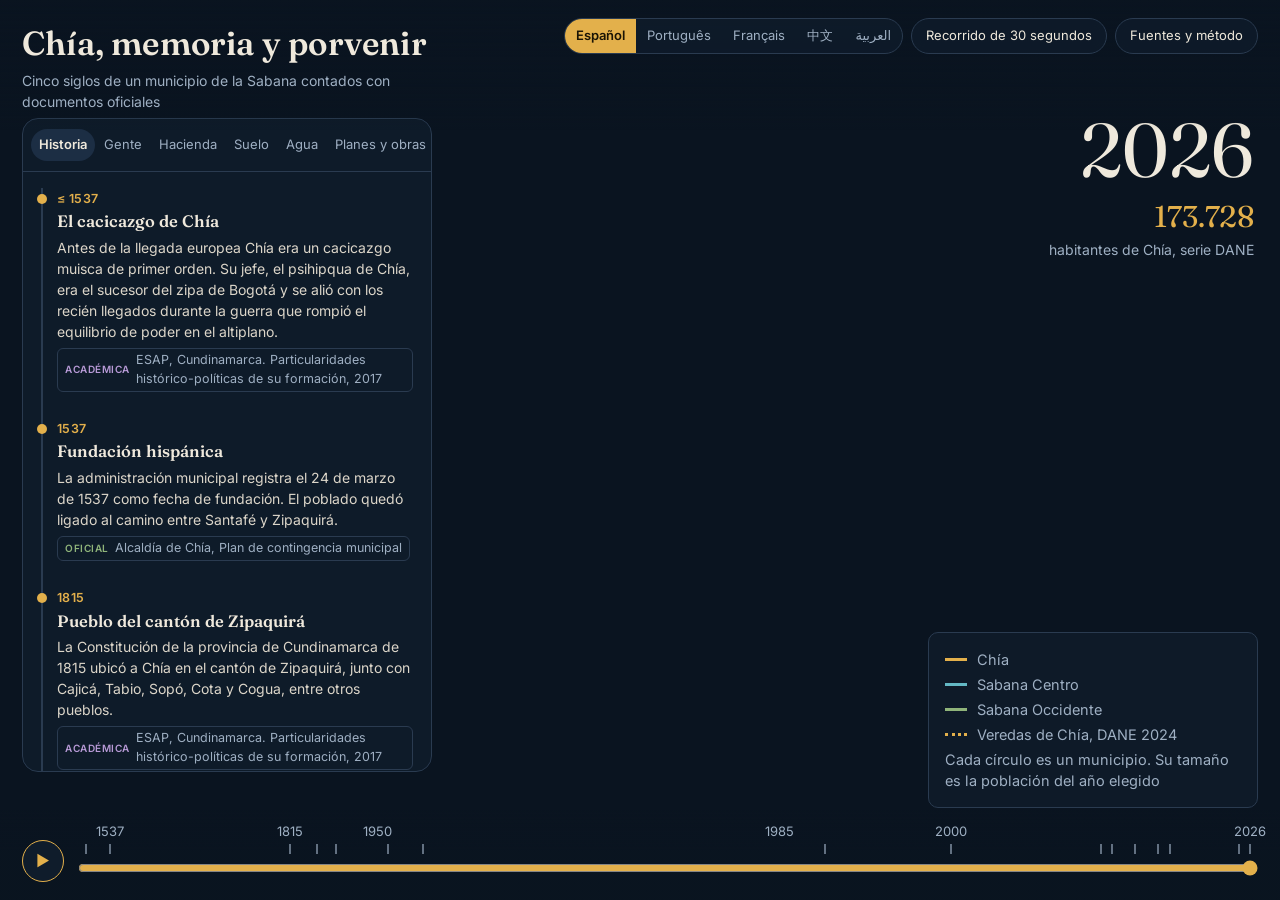
==== index.html @ 4c1c59e4 "Catastro 2018 agregado por zona, texto del resguardo revisado y leyendas más grandes Co-Authored-By:" ====
<!DOCTYPE html>
<html lang="es" dir="ltr">
<head>
<meta charset="utf-8">
<meta name="viewport" content="width=device-width, initial-scale=1">
<title>Chía, memoria y porvenir</title>
<meta name="description" content="Mapa interactivo de la historia y los planes de Chía, Cundinamarca, construido solo con documentos oficiales. Población, hacienda, agua, ordenamiento y obras.">
<meta property="og:type" content="website">
<meta property="og:title" content="Chía, memoria y porvenir">
<meta property="og:description" content="Cinco siglos de un municipio de la Sabana contados con documentos oficiales. Mapa interactivo con población, hacienda, agua, planes y obras.">
<meta property="og:url" content="https://doar95.github.io/chia/">
<meta property="og:image" content="https://doar95.github.io/chia/vista.png">
<meta property="og:image:width" content="1200">
<meta property="og:image:height" content="630">
<meta property="og:locale" content="es_CO">
<meta name="twitter:card" content="summary_large_image">
<meta name="twitter:image" content="https://doar95.github.io/chia/vista.png">
<meta name="theme-color" content="#0a1420">
<link rel="icon" href="icono.svg" type="image/svg+xml">
<link rel="stylesheet" href="vendor/maplibre-gl.css">
<link rel="preconnect" href="https://fonts.googleapis.com">
<link href="https://fonts.googleapis.com/css2?family=Fraunces:opsz,wght@9..144,400;9..144,600&family=Inter:wght@400;500;600&display=swap" rel="stylesheet">
<style>
:root{
  --noche:#0a1420; --panel:#0f1c2bf2; --linea:#2a3b50; --luna:#efe9dc; --tenue:#9fb0c3;
  --oro:#e3b04b; --agua:#63b8c4; --teja:#dd7a55; --sabana:#8fb47a; --lila:#b79ad6;
  --serif:"Fraunces",Georgia,"Songti SC","Noto Serif SC",serif;
  --sans:"Inter",system-ui,-apple-system,"Segoe UI","Noto Sans Arabic","PingFang SC","Microsoft YaHei",sans-serif;
}
*{box-sizing:border-box}
html,body{height:100%;margin:0;background:var(--noche);color:var(--luna);font-family:var(--sans);font-size:15px;line-height:1.5}
#map{position:fixed;inset:0}
button{font:inherit;color:inherit;cursor:pointer}
a{color:var(--oro)}
.cab{position:fixed;inset-block-start:0;inset-inline:0;display:flex;justify-content:space-between;align-items:flex-start;gap:16px;padding:18px 22px;pointer-events:none;z-index:5;background:linear-gradient(#0a1420e6,#0a142000)}
.cab>*{pointer-events:auto}
h1{font-family:var(--serif);font-weight:600;font-size:clamp(22px,2.6vw,34px);margin:0;letter-spacing:.2px}
.sub{color:var(--tenue);max-width:46ch;margin:2px 0 0;font-size:14px}
.acc{display:flex;flex-wrap:wrap;gap:8px;justify-content:flex-end;align-items:center}
.pld{border:1px solid var(--linea);background:#0f1c2bcc;border-radius:999px;padding:7px 14px;font-size:13px;backdrop-filter:blur(6px)}
.pld:hover{border-color:var(--oro)}
.idi{display:flex;border:1px solid var(--linea);border-radius:999px;overflow:hidden;background:#0f1c2bcc}
.idi button{border:0;background:none;padding:7px 11px;font-size:13px;color:var(--tenue)}
.idi button[aria-pressed=true]{background:var(--oro);color:#1a1405;font-weight:600}
.lat{position:fixed;inset-block:118px 128px;inset-inline-start:22px;width:min(410px,calc(100vw - 44px));background:var(--panel);border:1px solid var(--linea);border-radius:16px;display:flex;flex-direction:column;z-index:4;backdrop-filter:blur(8px);overflow:hidden}
.caps{scrollbar-width:none;display:flex;gap:1px;padding:10px 8px;border-bottom:1px solid var(--linea);overflow-x:auto}
.caps button{border:0;background:none;padding:6px 8px;border-radius:999px;color:var(--tenue);white-space:nowrap;font-size:13px}
.caps button[aria-selected=true]{background:#1c2e44;color:var(--luna);font-weight:600}
.cont{padding:16px 18px 20px;overflow-y:auto;flex:1}
.cont h2{font-family:var(--serif);font-weight:600;font-size:19px;margin:18px 0 6px}
.cont h2:first-child{margin-top:0}
.cont p{margin:0 0 10px;color:#dcd6c9}
.nota{font-size:13px;color:var(--tenue)}
.ev{border-inline-start:2px solid var(--linea);padding:2px 0 14px 14px;padding-inline-start:14px;position:relative;opacity:.38;transition:opacity .3s;cursor:pointer}
.ev::before{content:"";position:absolute;inset-inline-start:-6px;top:6px;width:10px;height:10px;border-radius:50%;background:var(--linea)}
.ev.on{opacity:1}.ev.on::before{background:var(--oro)}
.ev.act{border-inline-start-color:var(--oro)}
.ev .a{font-size:12.5px;color:var(--oro);font-weight:600;letter-spacing:.4px}
.ev h3{font-family:var(--serif);font-size:16.5px;margin:1px 0 3px;font-weight:600}
.ev p{font-size:14px;margin:0 0 6px}
.fts{display:flex;flex-wrap:wrap;gap:6px;margin:4px 0 12px}
.ft{font-size:12.5px;border:1px solid var(--linea);border-radius:6px;padding:2px 7px;color:var(--tenue);text-decoration:none;display:inline-flex;gap:6px;align-items:center}
.ft:hover{border-color:var(--oro);color:var(--luna)}
.ft b{font-weight:600;font-size:10px;text-transform:uppercase;letter-spacing:.5px}
.t-of b{color:var(--sabana)}.t-ju b{color:var(--agua)}.t-ac b{color:var(--lila)}.t-pr b{color:var(--teja)}
.tar{border:1px solid var(--linea);border-radius:12px;padding:12px 14px;margin:0 0 10px;cursor:pointer;background:#12213299}
.tar:hover,.tar.act{border-color:var(--agua)}
.tar h3{font-family:var(--serif);font-size:16.5px;margin:0 0 4px;font-weight:600}
.tar p{font-size:14px;margin:0 0 6px}
table{width:100%;border-collapse:collapse;font-size:13px;margin:4px 0 8px}
th,td{padding:4px 6px;text-align:end;border-bottom:1px solid #22344a}
th:first-child,td:first-child{text-align:start}
th{color:var(--tenue);font-weight:500}
svg text{font-family:var(--sans);fill:var(--tenue);font-size:11.5px}
.ley{display:flex;flex-wrap:wrap;gap:10px;font-size:13px;color:var(--tenue);margin:2px 0 8px}
.ley i{display:inline-block;width:10px;height:10px;border-radius:2px;margin-inline-end:5px;vertical-align:-1px}
.anio{position:fixed;inset-block-start:112px;inset-inline-end:26px;text-align:end;z-index:3;pointer-events:none}
.anio .n{font-family:var(--serif);font-size:clamp(40px,6vw,76px);line-height:1;font-weight:400}
.anio .p{font-size:clamp(20px,2.4vw,30px);font-family:var(--serif);color:var(--oro);margin-top:6px}
.anio .l{font-size:14px;color:var(--tenue)}
.tiempo{position:fixed;inset-block-end:0;inset-inline:0;padding:14px 22px 18px;z-index:5;background:linear-gradient(#0a142000,#0a1420f2 45%);display:flex;gap:14px;align-items:flex-end}
.tiempo .bt{width:42px;height:42px;border-radius:50%;border:1px solid var(--oro);background:#0f1c2b;color:var(--oro);font-size:15px;flex:none}
.pista{flex:1;position:relative;height:58px;direction:ltr}
.pista input{position:absolute;inset-inline:0;bottom:6px;width:100%;margin:0;accent-color:var(--oro);background:none}
.marcas{position:absolute;inset-inline:8px;bottom:28px;height:26px}
.marcas i{position:absolute;bottom:0;width:2px;height:10px;background:var(--tenue);opacity:.6;transform:translateX(-1px)}
.marcas span{position:absolute;bottom:13px;font-size:13px;color:var(--tenue);transform:translateX(-50%)}
.leym{position:fixed;inset-block-end:92px;inset-inline-end:22px;z-index:3;font-size:14.5px;line-height:1.45;color:var(--tenue);background:#0f1c2bcc;border:1px solid var(--linea);border-radius:10px;padding:12px 16px;max-width:330px}
.leym div{display:flex;align-items:center;gap:10px;margin:4px 0}
.leym i{width:22px;height:0;border-top:3px solid;flex:none}
.etq{font-size:13px;color:#cfd8e3;text-shadow:0 0 4px #0a1420,0 0 4px #0a1420;white-space:nowrap;pointer-events:none}
.etq.c{font-family:var(--serif);font-size:18px;color:var(--luna);font-weight:600}
.etq.v{color:var(--oro);font-size:12.5px}
.modal{position:fixed;inset:0;background:#060c14d9;z-index:20;display:none;align-items:center;justify-content:center;padding:20px}
.modal.ab{display:flex}
.modal .caja{background:#0f1c2b;border:1px solid var(--linea);border-radius:16px;max-width:760px;width:100%;max-height:86vh;overflow:auto;padding:24px 28px}
.modal h2{font-family:var(--serif);margin:0 0 10px;font-size:24px}
.modal h3{font-family:var(--serif);margin:18px 0 6px;font-size:17px}
.modal li{margin:4px 0;color:#dcd6c9}
.modal .lf{list-style:none;padding:0}.modal .lf li{margin:6px 0}
.rec{position:fixed;inset:0;z-index:15;display:none;pointer-events:none}
.rec.ab{display:block}
.rec .vel{position:absolute;inset:0;background:radial-gradient(ellipse at center,#0a142000 30%,#0a1420cc 100%)}
.rec .txt{position:absolute;inset-inline:0;bottom:17vh;text-align:center;padding:0 20px}
.rec .txt h2{font-family:var(--serif);font-size:clamp(34px,6vw,72px);margin:0;font-weight:600;text-shadow:0 2px 24px #0a1420}
.rec .txt p{font-size:clamp(16px,2vw,22px);color:var(--luna);margin:8px 0 0;text-shadow:0 2px 12px #0a1420}
.rec .txt>*{animation:sube .9s both}
@keyframes sube{from{opacity:0;transform:translateY(14px)}to{opacity:1;transform:none}}
.rec .ctl{position:absolute;inset-inline:0;bottom:6vh;display:flex;gap:10px;justify-content:center;pointer-events:auto}
.rec .bar{position:absolute;inset-inline:0;bottom:0;height:3px;background:#22344a}
.rec .bar i{display:block;height:100%;background:var(--oro);width:0}
body.enrec .lat,body.enrec .tiempo,body.enrec .leym,body.enrec .anio,body.enrec .cab{opacity:0;pointer-events:none}
.lat,.tiempo,.leym,.anio,.cab{transition:opacity .6s}
.trad{font-size:12px;color:var(--tenue);border:1px dashed var(--linea);border-radius:8px;padding:6px 10px;margin:0 0 12px}
.maplibregl-ctrl-attrib{font-size:10px}
.maplibregl-ctrl-top-right{top:268px;right:16px}
.maplibregl-ctrl-bottom-left{bottom:74px;left:440px}
[dir=rtl] .maplibregl-ctrl-bottom-left{left:auto;right:440px}
[dir=rtl] .maplibregl-ctrl-top-right{right:auto;left:16px}
body.enrec .maplibregl-control-container{opacity:0}
@media (max-width:820px){
  .cab{flex-direction:column;padding:12px 14px;gap:8px}.acc{justify-content:flex-start}
  .sub{display:none}
  .lat{inset-block:auto 96px;inset-inline:10px;width:auto;height:44vh}
  .anio{inset-block-start:128px;inset-inline-end:14px}
  .leym{display:none}.tiempo{padding:8px 12px 12px}
  .maplibregl-ctrl-top-right{display:none}.maplibregl-ctrl-bottom-left{left:8px;bottom:60px}
}
@media (prefers-reduced-motion:reduce){.rec .txt>*{animation:none}}
</style>
</head>
<body>
<div id="map" role="application" aria-label="Mapa de Chía y la Sabana"></div>

<header class="cab">
  <div><h1 id="t-title"></h1><p class="sub" id="t-sub"></p></div>
  <div class="acc">
    <div class="idi" id="idi" role="group" aria-label="Idioma">
      <button data-l="es">Español</button><button data-l="pt">Português</button><button data-l="fr">Français</button><button data-l="zh">中文</button><button data-l="ar">العربية</button>
    </div>
    <button class="pld" id="b-tour"></button>
    <button class="pld" id="b-src"></button>
  </div>
</header>

<div class="anio" aria-live="polite"><div class="n" id="anio-n"></div><div class="p" id="anio-p"></div><div class="l" id="anio-l"></div></div>

<aside class="lat">
  <nav class="caps" id="caps" role="tablist"></nav>
  <div class="cont" id="cont"></div>
</aside>

<div class="leym" id="leym"></div>

<footer class="tiempo">
  <button class="bt" id="b-play" aria-label="Reproducir">▶</button>
  <div class="pista"><div class="marcas" id="marcas"></div><input type="range" id="sl" min="0" max="1000" value="1000" step="1" aria-label="Año"></div>
</footer>

<div class="rec" id="rec"><div class="vel"></div><div class="txt" id="rec-txt"></div>
  <div class="ctl"><button class="pld" id="rec-pausa"></button><button class="pld" id="rec-rep"></button><button class="pld" id="rec-fin"></button></div>
  <div class="bar"><i id="rec-bar"></i></div></div>

<div class="modal" id="modal"><div class="caja" id="caja"></div></div>

<script src="vendor/maplibre-gl.js"></script>
<script src="datos/datos.js?v=6"></script>
<script src="contenido/es.js?v=6"></script><script src="contenido/pt.js?v=6"></script><script src="contenido/fr.js?v=6"></script><script src="contenido/zh.js?v=6"></script><script src="contenido/ar.js?v=6"></script>
<script src="app.js?v=6"></script>
</body>
</html>
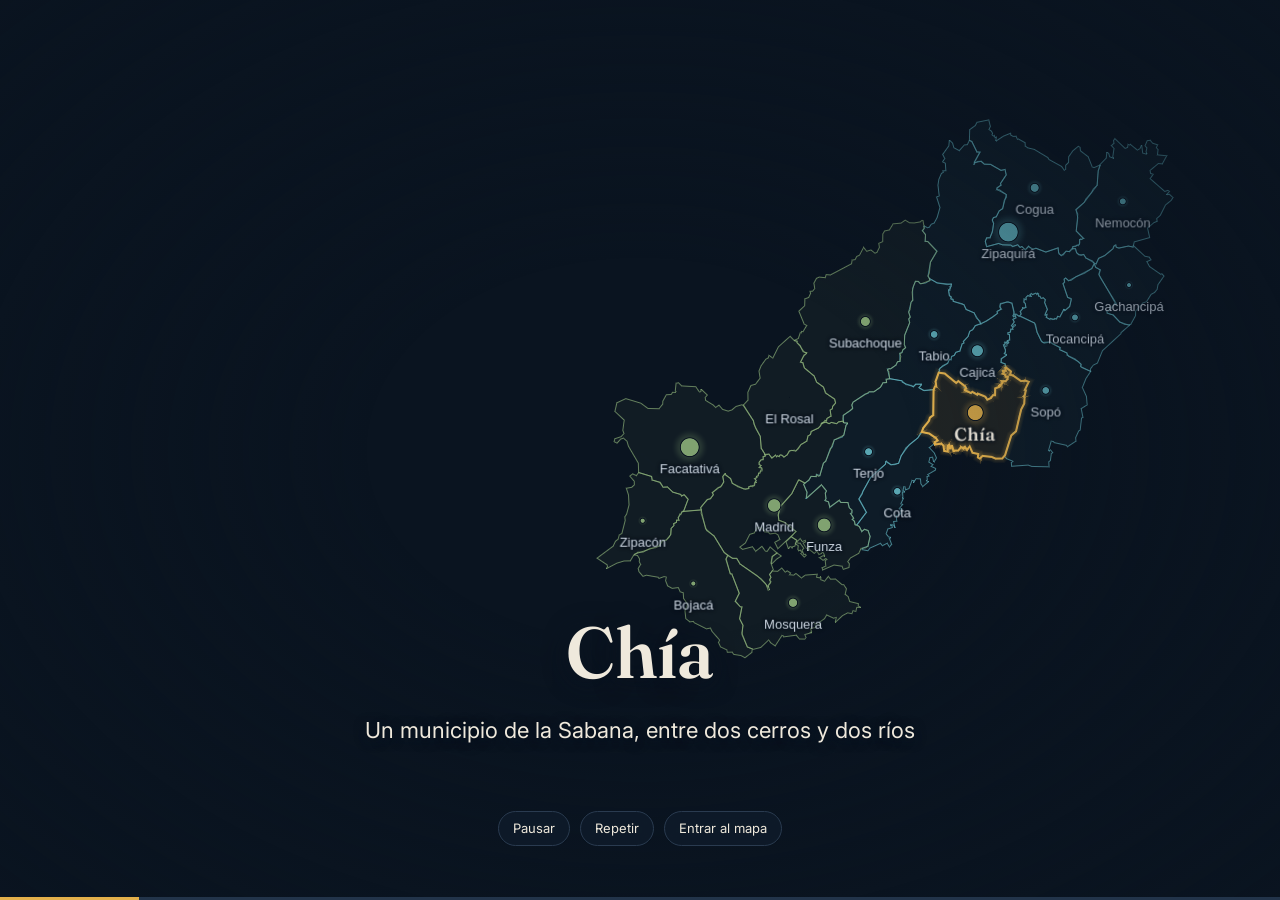
==== commit 717f3622: "Capítulo Geografía: altitud, curvas, agua, bosque, cultivos, predios IGAC 2026 y avalúo en rejilla C" ====
--- a/index.html
+++ b/index.html
@@ -17,7 +17,7 @@
 <meta name="twitter:image" content="https://doar95.github.io/chia/vista.png">
 <meta name="theme-color" content="#0a1420">
 <link rel="icon" href="icono.svg" type="image/svg+xml">
-<link rel="stylesheet" href="vendor/maplibre-gl.css">
+<link rel="stylesheet" href="vendor/maplibre-gl.css?v=8">
 <link rel="preconnect" href="https://fonts.googleapis.com">
 <link href="https://fonts.googleapis.com/css2?family=Fraunces:opsz,wght@9..144,400;9..144,600&family=Inter:wght@400;500;600&display=swap" rel="stylesheet">
 <style>
@@ -42,8 +42,8 @@
 .idi{display:flex;border:1px solid var(--linea);border-radius:999px;overflow:hidden;background:#0f1c2bcc}
 .idi button{border:0;background:none;padding:7px 11px;font-size:13px;color:var(--tenue)}
 .idi button[aria-pressed=true]{background:var(--oro);color:#1a1405;font-weight:600}
-.lat{position:fixed;inset-block:118px 128px;inset-inline-start:22px;width:min(410px,calc(100vw - 44px));background:var(--panel);border:1px solid var(--linea);border-radius:16px;display:flex;flex-direction:column;z-index:4;backdrop-filter:blur(8px);overflow:hidden}
-.caps{scrollbar-width:none;display:flex;gap:1px;padding:10px 8px;border-bottom:1px solid var(--linea);overflow-x:auto}
+.lat{position:fixed;inset-block:118px 128px;inset-inline-start:22px;width:min(440px,calc(100vw - 44px));background:var(--panel);border:1px solid var(--linea);border-radius:16px;display:flex;flex-direction:column;z-index:4;backdrop-filter:blur(8px);overflow:hidden}
+.caps{display:flex;flex-wrap:wrap;gap:1px;padding:8px;border-bottom:1px solid var(--linea)}
 .caps button{border:0;background:none;padding:6px 8px;border-radius:999px;color:var(--tenue);white-space:nowrap;font-size:13px}
 .caps button[aria-selected=true]{background:#1c2e44;color:var(--luna);font-weight:600}
 .cont{padding:16px 18px 20px;overflow-y:auto;flex:1}
@@ -90,6 +90,7 @@
 .leym i{width:22px;height:0;border-top:3px solid;flex:none}
 .etq{font-size:13px;color:#cfd8e3;text-shadow:0 0 4px #0a1420,0 0 4px #0a1420;white-space:nowrap;pointer-events:none}
 .etq.c{font-family:var(--serif);font-size:18px;color:var(--luna);font-weight:600}
+.etq.cerro{color:#efe9dc;font-size:12.5px;font-style:italic}
 .etq.v{color:var(--oro);font-size:12.5px}
 .modal{position:fixed;inset:0;background:#060c14d9;z-index:20;display:none;align-items:center;justify-content:center;padding:20px}
 .modal.ab{display:flex}
@@ -111,11 +112,16 @@
 .rec .bar i{display:block;height:100%;background:var(--oro);width:0}
 body.enrec .lat,body.enrec .tiempo,body.enrec .leym,body.enrec .anio,body.enrec .cab{opacity:0;pointer-events:none}
 .lat,.tiempo,.leym,.anio,.cab{transition:opacity .6s}
+.capa{display:flex;align-items:center;gap:10px;padding:7px 2px;border-bottom:1px solid #1b2b3f;cursor:pointer;font-size:14.5px}
+.capa input{accent-color:var(--oro);width:17px;height:17px}
+.capa i{width:34px;height:12px;border-radius:3px;flex:none}
+.alt-box{display:flex;justify-content:space-between;align-items:baseline;border:1px solid var(--linea);border-radius:10px;padding:8px 12px;margin:0 0 10px;color:var(--tenue)}
+.alt-box b{font-family:var(--serif);font-size:22px;color:var(--oro);font-weight:400}
 .trad{font-size:12px;color:var(--tenue);border:1px dashed var(--linea);border-radius:8px;padding:6px 10px;margin:0 0 12px}
 .maplibregl-ctrl-attrib{font-size:10px}
 .maplibregl-ctrl-top-right{top:268px;right:16px}
-.maplibregl-ctrl-bottom-left{bottom:74px;left:440px}
-[dir=rtl] .maplibregl-ctrl-bottom-left{left:auto;right:440px}
+.maplibregl-ctrl-bottom-left{bottom:74px;left:470px}
+[dir=rtl] .maplibregl-ctrl-bottom-left{left:auto;right:470px}
 [dir=rtl] .maplibregl-ctrl-top-right{right:auto;left:16px}
 body.enrec .maplibregl-control-container{opacity:0}
 @media (max-width:820px){
@@ -163,9 +169,12 @@
 
 <div class="modal" id="modal"><div class="caja" id="caja"></div></div>
 
-<script src="vendor/maplibre-gl.js"></script>
-<script src="datos/datos.js?v=6"></script>
-<script src="contenido/es.js?v=6"></script><script src="contenido/pt.js?v=6"></script><script src="contenido/fr.js?v=6"></script><script src="contenido/zh.js?v=6"></script><script src="contenido/ar.js?v=6"></script>
-<script src="app.js?v=6"></script>
+<script src="vendor/maplibre-gl.js?v=8"></script>
+<script src="vendor/maplibre-contour.js"></script>
+<script src="datos/geografia.js?v=8"></script>
+<script src="datos/geografia_osm.js?v=8"></script>
+<script src="datos/datos.js?v=8"></script>
+<script src="contenido/es.js?v=8"></script><script src="contenido/pt.js?v=8"></script><script src="contenido/fr.js?v=8"></script><script src="contenido/zh.js?v=8"></script><script src="contenido/ar.js?v=8"></script>
+<script src="app.js?v=8"></script>
 </body>
 </html>
--- a/vendor/maplibre-gl.css
+++ b/vendor/maplibre-gl.css
@@ -0,0 +1 @@
+.maplibregl-map{font:12px/20px Helvetica Neue,Arial,Helvetica,sans-serif;overflow:hidden;position:relative;-webkit-tap-highlight-color:rgb(0 0 0/0)}.maplibregl-canvas{left:0;position:absolute;top:0}.maplibregl-map:fullscreen{height:100%;width:100%}.maplibregl-ctrl-group button.maplibregl-ctrl-compass{touch-action:none}.maplibregl-canvas-container.maplibregl-interactive,.maplibregl-ctrl-group button.maplibregl-ctrl-compass{cursor:grab;-webkit-user-select:none;-moz-user-select:none;user-select:none}.maplibregl-canvas-container.maplibregl-interactive.maplibregl-track-pointer{cursor:pointer}.maplibregl-canvas-container.maplibregl-interactive:active,.maplibregl-ctrl-group button.maplibregl-ctrl-compass:active{cursor:grabbing}.maplibregl-canvas-container.maplibregl-touch-zoom-rotate,.maplibregl-canvas-container.maplibregl-touch-zoom-rotate .maplibregl-canvas{touch-action:pan-x pan-y}.maplibregl-canvas-container.maplibregl-touch-drag-pan,.maplibregl-canvas-container.maplibregl-touch-drag-pan .maplibregl-canvas{touch-action:pinch-zoom}.maplibregl-canvas-container.maplibregl-touch-zoom-rotate.maplibregl-touch-drag-pan,.maplibregl-canvas-container.maplibregl-touch-zoom-rotate.maplibregl-touch-drag-pan .maplibregl-canvas{touch-action:none}.maplibregl-canvas-container.maplibregl-touch-drag-pan.maplibregl-cooperative-gestures,.maplibregl-canvas-container.maplibregl-touch-drag-pan.maplibregl-cooperative-gestures .maplibregl-canvas{touch-action:pan-x pan-y}.maplibregl-ctrl-bottom-left,.maplibregl-ctrl-bottom-right,.maplibregl-ctrl-top-left,.maplibregl-ctrl-top-right{pointer-events:none;position:absolute;z-index:2}.maplibregl-ctrl-top-left{left:0;top:0}.maplibregl-ctrl-top-right{right:0;top:0}.maplibregl-ctrl-bottom-left{bottom:0;left:0}.maplibregl-ctrl-bottom-right{bottom:0;right:0}.maplibregl-ctrl{clear:both;pointer-events:auto;transform:translate(0)}.maplibregl-ctrl-top-left .maplibregl-ctrl{float:left;margin:10px 0 0 10px}.maplibregl-ctrl-top-right .maplibregl-ctrl{float:right;margin:10px 10px 0 0}.maplibregl-ctrl-bottom-left .maplibregl-ctrl{float:left;margin:0 0 10px 10px}.maplibregl-ctrl-bottom-right .maplibregl-ctrl{float:right;margin:0 10px 10px 0}.maplibregl-ctrl-group{background:#fff;border-radius:4px}.maplibregl-ctrl-group:not(:empty){box-shadow:0 0 0 2px rgba(0,0,0,.1)}@media (forced-colors:active){.maplibregl-ctrl-group:not(:empty){box-shadow:0 0 0 2px ButtonText}}.maplibregl-ctrl-group button{background-color:transparent;border:0;box-sizing:border-box;cursor:pointer;display:block;height:29px;outline:none;padding:0;width:29px}.maplibregl-ctrl-group button+button{border-top:1px solid #ddd}.maplibregl-ctrl button .maplibregl-ctrl-icon{background-position:50%;background-repeat:no-repeat;display:block;height:100%;width:100%}@media (forced-colors:active){.maplibregl-ctrl-icon{background-color:transparent}.maplibregl-ctrl-group button+button{border-top:1px solid ButtonText}}.maplibregl-ctrl button::-moz-focus-inner{border:0;padding:0}.maplibregl-ctrl-attrib-button:focus,.maplibregl-ctrl-group button:focus{box-shadow:0 0 2px 2px #0096ff}.maplibregl-ctrl button:disabled{cursor:not-allowed}.maplibregl-ctrl button:disabled .maplibregl-ctrl-icon{opacity:.25}@media (hover:hover){.maplibregl-ctrl button:not(:disabled):hover{background-color:rgba(0,0,0,.05)}}.maplibregl-ctrl button:not(:disabled):active{background-color:rgba(0,0,0,.05)}.maplibregl-ctrl-group button:focus:focus-visible{box-shadow:0 0 2px 2px #0096ff}.maplibregl-ctrl-group button:focus:not(:focus-visible){box-shadow:none}.maplibregl-ctrl-group button:focus:first-child{border-radius:4px 4px 0 0}.maplibregl-ctrl-group button:focus:last-child{border-radius:0 0 4px 4px}.maplibregl-ctrl-group button:focus:only-child{border-radius:inherit}.maplibregl-ctrl button.maplibregl-ctrl-zoom-out .maplibregl-ctrl-icon{background-image:url("data:image/svg+xml;charset=utf-8,%3Csvg xmlns='http://www.w3.org/2000/svg' width='29' height='29' fill='%23333' viewBox='0 0 29 29'%3E%3Cpath d='M10 13c-.75 0-1.5.75-1.5 1.5S9.25 16 10 16h9c.75 0 1.5-.75 1.5-1.5S19.75 13 19 13z'/%3E%3C/svg%3E")}.maplibregl-ctrl button.maplibregl-ctrl-zoom-in .maplibregl-ctrl-icon{background-image:url("data:image/svg+xml;charset=utf-8,%3Csvg xmlns='http://www.w3.org/2000/svg' width='29' height='29' fill='%23333' viewBox='0 0 29 29'%3E%3Cpath d='M14.5 8.5c-.75 0-1.5.75-1.5 1.5v3h-3c-.75 0-1.5.75-1.5 1.5S9.25 16 10 16h3v3c0 .75.75 1.5 1.5 1.5S16 19.75 16 19v-3h3c.75 0 1.5-.75 1.5-1.5S19.75 13 19 13h-3v-3c0-.75-.75-1.5-1.5-1.5'/%3E%3C/svg%3E")}@media (forced-colors:active){.maplibregl-ctrl button.maplibregl-ctrl-zoom-out .maplibregl-ctrl-icon{background-image:url("data:image/svg+xml;charset=utf-8,%3Csvg xmlns='http://www.w3.org/2000/svg' width='29' height='29' fill='%23fff' viewBox='0 0 29 29'%3E%3Cpath d='M10 13c-.75 0-1.5.75-1.5 1.5S9.25 16 10 16h9c.75 0 1.5-.75 1.5-1.5S19.75 13 19 13z'/%3E%3C/svg%3E")}.maplibregl-ctrl button.maplibregl-ctrl-zoom-in .maplibregl-ctrl-icon{background-image:url("data:image/svg+xml;charset=utf-8,%3Csvg xmlns='http://www.w3.org/2000/svg' width='29' height='29' fill='%23fff' viewBox='0 0 29 29'%3E%3Cpath d='M14.5 8.5c-.75 0-1.5.75-1.5 1.5v3h-3c-.75 0-1.5.75-1.5 1.5S9.25 16 10 16h3v3c0 .75.75 1.5 1.5 1.5S16 19.75 16 19v-3h3c.75 0 1.5-.75 1.5-1.5S19.75 13 19 13h-3v-3c0-.75-.75-1.5-1.5-1.5'/%3E%3C/svg%3E")}}@media (forced-colors:active) and (prefers-color-scheme:light){.maplibregl-ctrl button.maplibregl-ctrl-zoom-out .maplibregl-ctrl-icon{background-image:url("data:image/svg+xml;charset=utf-8,%3Csvg xmlns='http://www.w3.org/2000/svg' width='29' height='29' viewBox='0 0 29 29'%3E%3Cpath d='M10 13c-.75 0-1.5.75-1.5 1.5S9.25 16 10 16h9c.75 0 1.5-.75 1.5-1.5S19.75 13 19 13z'/%3E%3C/svg%3E")}.maplibregl-ctrl button.maplibregl-ctrl-zoom-in .maplibregl-ctrl-icon{background-image:url("data:image/svg+xml;charset=utf-8,%3Csvg xmlns='http://www.w3.org/2000/svg' width='29' height='29' viewBox='0 0 29 29'%3E%3Cpath d='M14.5 8.5c-.75 0-1.5.75-1.5 1.5v3h-3c-.75 0-1.5.75-1.5 1.5S9.25 16 10 16h3v3c0 .75.75 1.5 1.5 1.5S16 19.75 16 19v-3h3c.75 0 1.5-.75 1.5-1.5S19.75 13 19 13h-3v-3c0-.75-.75-1.5-1.5-1.5'/%3E%3C/svg%3E")}}.maplibregl-ctrl button.maplibregl-ctrl-fullscreen .maplibregl-ctrl-icon{background-image:url("data:image/svg+xml;charset=utf-8,%3Csvg xmlns='http://www.w3.org/2000/svg' width='29' height='29' fill='%23333' viewBox='0 0 29 29'%3E%3Cpath d='M24 16v5.5c0 1.75-.75 2.5-2.5 2.5H16v-1l3-1.5-4-5.5 1-1 5.5 4 1.5-3zM6 16l1.5 3 5.5-4 1 1-4 5.5 3 1.5v1H7.5C5.75 24 5 23.25 5 21.5V16zm7-11v1l-3 1.5 4 5.5-1 1-5.5-4L6 13H5V7.5C5 5.75 5.75 5 7.5 5zm11 2.5c0-1.75-.75-2.5-2.5-2.5H16v1l3 1.5-4 5.5 1 1 5.5-4 1.5 3h1z'/%3E%3C/svg%3E")}.maplibregl-ctrl button.maplibregl-ctrl-shrink .maplibregl-ctrl-icon{background-image:url("data:image/svg+xml;charset=utf-8,%3Csvg xmlns='http://www.w3.org/2000/svg' width='29' height='29' viewBox='0 0 29 29'%3E%3Cpath d='M18.5 16c-1.75 0-2.5.75-2.5 2.5V24h1l1.5-3 5.5 4 1-1-4-5.5 3-1.5v-1zM13 18.5c0-1.75-.75-2.5-2.5-2.5H5v1l3 1.5L4 24l1 1 5.5-4 1.5 3h1zm3-8c0 1.75.75 2.5 2.5 2.5H24v-1l-3-1.5L25 5l-1-1-5.5 4L17 5h-1zM10.5 13c1.75 0 2.5-.75 2.5-2.5V5h-1l-1.5 3L5 4 4 5l4 5.5L5 12v1z'/%3E%3C/svg%3E")}@media (forced-colors:active){.maplibregl-ctrl button.maplibregl-ctrl-fullscreen .maplibregl-ctrl-icon{background-image:url("data:image/svg+xml;charset=utf-8,%3Csvg xmlns='http://www.w3.org/2000/svg' width='29' height='29' fill='%23fff' viewBox='0 0 29 29'%3E%3Cpath d='M24 16v5.5c0 1.75-.75 2.5-2.5 2.5H16v-1l3-1.5-4-5.5 1-1 5.5 4 1.5-3zM6 16l1.5 3 5.5-4 1 1-4 5.5 3 1.5v1H7.5C5.75 24 5 23.25 5 21.5V16zm7-11v1l-3 1.5 4 5.5-1 1-5.5-4L6 13H5V7.5C5 5.75 5.75 5 7.5 5zm11 2.5c0-1.75-.75-2.5-2.5-2.5H16v1l3 1.5-4 5.5 1 1 5.5-4 1.5 3h1z'/%3E%3C/svg%3E")}.maplibregl-ctrl button.maplibregl-ctrl-shrink .maplibregl-ctrl-icon{background-image:url("data:image/svg+xml;charset=utf-8,%3Csvg xmlns='http://www.w3.org/2000/svg' width='29' height='29' fill='%23fff' viewBox='0 0 29 29'%3E%3Cpath d='M18.5 16c-1.75 0-2.5.75-2.5 2.5V24h1l1.5-3 5.5 4 1-1-4-5.5 3-1.5v-1zM13 18.5c0-1.75-.75-2.5-2.5-2.5H5v1l3 1.5L4 24l1 1 5.5-4 1.5 3h1zm3-8c0 1.75.75 2.5 2.5 2.5H24v-1l-3-1.5L25 5l-1-1-5.5 4L17 5h-1zM10.5 13c1.75 0 2.5-.75 2.5-2.5V5h-1l-1.5 3L5 4 4 5l4 5.5L5 12v1z'/%3E%3C/svg%3E")}}@media (forced-colors:active) and (prefers-color-scheme:light){.maplibregl-ctrl button.maplibregl-ctrl-fullscreen .maplibregl-ctrl-icon{background-image:url("data:image/svg+xml;charset=utf-8,%3Csvg xmlns='http://www.w3.org/2000/svg' width='29' height='29' viewBox='0 0 29 29'%3E%3Cpath d='M24 16v5.5c0 1.75-.75 2.5-2.5 2.5H16v-1l3-1.5-4-5.5 1-1 5.5 4 1.5-3zM6 16l1.5 3 5.5-4 1 1-4 5.5 3 1.5v1H7.5C5.75 24 5 23.25 5 21.5V16zm7-11v1l-3 1.5 4 5.5-1 1-5.5-4L6 13H5V7.5C5 5.75 5.75 5 7.5 5zm11 2.5c0-1.75-.75-2.5-2.5-2.5H16v1l3 1.5-4 5.5 1 1 5.5-4 1.5 3h1z'/%3E%3C/svg%3E")}.maplibregl-ctrl button.maplibregl-ctrl-shrink .maplibregl-ctrl-icon{background-image:url("data:image/svg+xml;charset=utf-8,%3Csvg xmlns='http://www.w3.org/2000/svg' width='29' height='29' viewBox='0 0 29 29'%3E%3Cpath d='M18.5 16c-1.75 0-2.5.75-2.5 2.5V24h1l1.5-3 5.5 4 1-1-4-5.5 3-1.5v-1zM13 18.5c0-1.75-.75-2.5-2.5-2.5H5v1l3 1.5L4 24l1 1 5.5-4 1.5 3h1zm3-8c0 1.75.75 2.5 2.5 2.5H24v-1l-3-1.5L25 5l-1-1-5.5 4L17 5h-1zM10.5 13c1.75 0 2.5-.75 2.5-2.5V5h-1l-1.5 3L5 4 4 5l4 5.5L5 12v1z'/%3E%3C/svg%3E")}}.maplibregl-ctrl button.maplibregl-ctrl-compass .maplibregl-ctrl-icon{background-image:url("data:image/svg+xml;charset=utf-8,%3Csvg xmlns='http://www.w3.org/2000/svg' width='29' height='29' fill='%23333' viewBox='0 0 29 29'%3E%3Cpath d='m10.5 14 4-8 4 8z'/%3E%3Cpath fill='%23ccc' d='m10.5 16 4 8 4-8z'/%3E%3C/svg%3E")}@media (forced-colors:active){.maplibregl-ctrl button.maplibregl-ctrl-compass .maplibregl-ctrl-icon{background-image:url("data:image/svg+xml;charset=utf-8,%3Csvg xmlns='http://www.w3.org/2000/svg' width='29' height='29' fill='%23fff' viewBox='0 0 29 29'%3E%3Cpath d='m10.5 14 4-8 4 8z'/%3E%3Cpath fill='%23ccc' d='m10.5 16 4 8 4-8z'/%3E%3C/svg%3E")}}@media (forced-colors:active) and (prefers-color-scheme:light){.maplibregl-ctrl button.maplibregl-ctrl-compass .maplibregl-ctrl-icon{background-image:url("data:image/svg+xml;charset=utf-8,%3Csvg xmlns='http://www.w3.org/2000/svg' width='29' height='29' viewBox='0 0 29 29'%3E%3Cpath d='m10.5 14 4-8 4 8z'/%3E%3Cpath fill='%23ccc' d='m10.5 16 4 8 4-8z'/%3E%3C/svg%3E")}}.maplibregl-ctrl button.maplibregl-ctrl-globe .maplibregl-ctrl-icon{background-image:url("data:image/svg+xml;charset=utf-8,%3Csvg xmlns='http://www.w3.org/2000/svg' width='22' height='22' fill='none' stroke='%23333' viewBox='0 0 22 22'%3E%3Ccircle cx='11' cy='11' r='8.5'/%3E%3Cpath d='M17.5 11c0 4.819-3.02 8.5-6.5 8.5S4.5 15.819 4.5 11 7.52 2.5 11 2.5s6.5 3.681 6.5 8.5Z'/%3E%3Cpath d='M13.5 11c0 2.447-.331 4.64-.853 6.206-.262.785-.562 1.384-.872 1.777-.314.399-.58.517-.775.517s-.461-.118-.775-.517c-.31-.393-.61-.992-.872-1.777C8.831 15.64 8.5 13.446 8.5 11s.331-4.64.853-6.206c.262-.785.562-1.384.872-1.777.314-.399.58-.517.775-.517s.461.118.775.517c.31.393.61.992.872 1.777.522 1.565.853 3.76.853 6.206Z'/%3E%3Cpath d='M11 7.5c-1.909 0-3.622-.166-4.845-.428-.616-.132-1.08-.283-1.379-.434a1.3 1.3 0 0 1-.224-.138q.07-.058.224-.138c.299-.151.763-.302 1.379-.434C7.378 5.666 9.091 5.5 11 5.5s3.622.166 4.845.428c.616.132 1.08.283 1.379.434.105.053.177.1.224.138q-.07.058-.224.138c-.299.151-.763.302-1.379.434-1.223.262-2.936.428-4.845.428ZM4.486 6.436ZM11 16.5c-1.909 0-3.622-.166-4.845-.428-.616-.132-1.08-.283-1.379-.434a1.3 1.3 0 0 1-.224-.138 1.3 1.3 0 0 1 .224-.138c.299-.151.763-.302 1.379-.434C7.378 14.666 9.091 14.5 11 14.5s3.622.166 4.845.428c.616.132 1.08.283 1.379.434.105.053.177.1.224.138a1.3 1.3 0 0 1-.224.138c-.299.151-.763.302-1.379.434-1.223.262-2.936.428-4.845.428Zm-6.514-1.064ZM11 12.5c-2.46 0-4.672-.222-6.255-.574-.796-.177-1.406-.38-1.805-.59a1.5 1.5 0 0 1-.39-.272.3.3 0 0 1-.047-.064.3.3 0 0 1 .048-.064c.066-.073.189-.167.389-.272.399-.21 1.009-.413 1.805-.59C6.328 9.722 8.54 9.5 11 9.5s4.672.222 6.256.574c.795.177 1.405.38 1.804.59.2.105.323.2.39.272a.3.3 0 0 1 .047.064.3.3 0 0 1-.048.064 1.4 1.4 0 0 1-.389.272c-.399.21-1.009.413-1.804.59-1.584.352-3.796.574-6.256.574Zm-8.501-1.51v.002zm0 .018v.002zm17.002.002v-.002zm0-.018v-.002z'/%3E%3C/svg%3E")}.maplibregl-ctrl button.maplibregl-ctrl-globe-enabled .maplibregl-ctrl-icon{background-image:url("data:image/svg+xml;charset=utf-8,%3Csvg xmlns='http://www.w3.org/2000/svg' width='22' height='22' fill='none' stroke='%2333b5e5' viewBox='0 0 22 22'%3E%3Ccircle cx='11' cy='11' r='8.5'/%3E%3Cpath d='M17.5 11c0 4.819-3.02 8.5-6.5 8.5S4.5 15.819 4.5 11 7.52 2.5 11 2.5s6.5 3.681 6.5 8.5Z'/%3E%3Cpath d='M13.5 11c0 2.447-.331 4.64-.853 6.206-.262.785-.562 1.384-.872 1.777-.314.399-.58.517-.775.517s-.461-.118-.775-.517c-.31-.393-.61-.992-.872-1.777C8.831 15.64 8.5 13.446 8.5 11s.331-4.64.853-6.206c.262-.785.562-1.384.872-1.777.314-.399.58-.517.775-.517s.461.118.775.517c.31.393.61.992.872 1.777.522 1.565.853 3.76.853 6.206Z'/%3E%3Cpath d='M11 7.5c-1.909 0-3.622-.166-4.845-.428-.616-.132-1.08-.283-1.379-.434a1.3 1.3 0 0 1-.224-.138q.07-.058.224-.138c.299-.151.763-.302 1.379-.434C7.378 5.666 9.091 5.5 11 5.5s3.622.166 4.845.428c.616.132 1.08.283 1.379.434.105.053.177.1.224.138q-.07.058-.224.138c-.299.151-.763.302-1.379.434-1.223.262-2.936.428-4.845.428ZM4.486 6.436ZM11 16.5c-1.909 0-3.622-.166-4.845-.428-.616-.132-1.08-.283-1.379-.434a1.3 1.3 0 0 1-.224-.138 1.3 1.3 0 0 1 .224-.138c.299-.151.763-.302 1.379-.434C7.378 14.666 9.091 14.5 11 14.5s3.622.166 4.845.428c.616.132 1.08.283 1.379.434.105.053.177.1.224.138a1.3 1.3 0 0 1-.224.138c-.299.151-.763.302-1.379.434-1.223.262-2.936.428-4.845.428Zm-6.514-1.064ZM11 12.5c-2.46 0-4.672-.222-6.255-.574-.796-.177-1.406-.38-1.805-.59a1.5 1.5 0 0 1-.39-.272.3.3 0 0 1-.047-.064.3.3 0 0 1 .048-.064c.066-.073.189-.167.389-.272.399-.21 1.009-.413 1.805-.59C6.328 9.722 8.54 9.5 11 9.5s4.672.222 6.256.574c.795.177 1.405.38 1.804.59.2.105.323.2.39.272a.3.3 0 0 1 .047.064.3.3 0 0 1-.048.064 1.4 1.4 0 0 1-.389.272c-.399.21-1.009.413-1.804.59-1.584.352-3.796.574-6.256.574Zm-8.501-1.51v.002zm0 .018v.002zm17.002.002v-.002zm0-.018v-.002z'/%3E%3C/svg%3E")}.maplibregl-ctrl button.maplibregl-ctrl-terrain .maplibregl-ctrl-icon{background-image:url("data:image/svg+xml;charset=utf-8,%3Csvg xmlns='http://www.w3.org/2000/svg' width='22' height='22' fill='%23333' viewBox='0 0 22 22'%3E%3Cpath d='m1.754 13.406 4.453-4.851 3.09 3.09 3.281 3.277.969-.969-3.309-3.312 3.844-4.121 6.148 6.886h1.082v-.855l-7.207-8.07-4.84 5.187L6.169 6.57l-5.48 5.965v.871ZM.688 16.844h20.625v1.375H.688Zm0 0'/%3E%3C/svg%3E")}.maplibregl-ctrl button.maplibregl-ctrl-terrain-enabled .maplibregl-ctrl-icon{background-image:url("data:image/svg+xml;charset=utf-8,%3Csvg xmlns='http://www.w3.org/2000/svg' width='22' height='22' fill='%2333b5e5' viewBox='0 0 22 22'%3E%3Cpath d='m1.754 13.406 4.453-4.851 3.09 3.09 3.281 3.277.969-.969-3.309-3.312 3.844-4.121 6.148 6.886h1.082v-.855l-7.207-8.07-4.84 5.187L6.169 6.57l-5.48 5.965v.871ZM.688 16.844h20.625v1.375H.688Zm0 0'/%3E%3C/svg%3E")}.maplibregl-ctrl button.maplibregl-ctrl-geolocate .maplibregl-ctrl-icon{background-image:url("data:image/svg+xml;charset=utf-8,%3Csvg xmlns='http://www.w3.org/2000/svg' width='29' height='29' fill='%23333' viewBox='0 0 20 20'%3E%3Cpath d='M10 4C9 4 9 5 9 5v.1A5 5 0 0 0 5.1 9H5s-1 0-1 1 1 1 1 1h.1A5 5 0 0 0 9 14.9v.1s0 1 1 1 1-1 1-1v-.1a5 5 0 0 0 3.9-3.9h.1s1 0 1-1-1-1-1-1h-.1A5 5 0 0 0 11 5.1V5s0-1-1-1m0 2.5a3.5 3.5 0 1 1 0 7 3.5 3.5 0 1 1 0-7'/%3E%3Ccircle cx='10' cy='10' r='2'/%3E%3C/svg%3E")}.maplibregl-ctrl button.maplibregl-ctrl-geolocate:disabled .maplibregl-ctrl-icon{background-image:url("data:image/svg+xml;charset=utf-8,%3Csvg xmlns='http://www.w3.org/2000/svg' width='29' height='29' fill='%23aaa' viewBox='0 0 20 20'%3E%3Cpath d='M10 4C9 4 9 5 9 5v.1A5 5 0 0 0 5.1 9H5s-1 0-1 1 1 1 1 1h.1A5 5 0 0 0 9 14.9v.1s0 1 1 1 1-1 1-1v-.1a5 5 0 0 0 3.9-3.9h.1s1 0 1-1-1-1-1-1h-.1A5 5 0 0 0 11 5.1V5s0-1-1-1m0 2.5a3.5 3.5 0 1 1 0 7 3.5 3.5 0 1 1 0-7'/%3E%3Ccircle cx='10' cy='10' r='2'/%3E%3Cpath fill='red' d='m14 5 1 1-9 9-1-1z'/%3E%3C/svg%3E")}.maplibregl-ctrl button.maplibregl-ctrl-geolocate.maplibregl-ctrl-geolocate-active .maplibregl-ctrl-icon{background-image:url("data:image/svg+xml;charset=utf-8,%3Csvg xmlns='http://www.w3.org/2000/svg' width='29' height='29' fill='%2333b5e5' viewBox='0 0 20 20'%3E%3Cpath d='M10 4C9 4 9 5 9 5v.1A5 5 0 0 0 5.1 9H5s-1 0-1 1 1 1 1 1h.1A5 5 0 0 0 9 14.9v.1s0 1 1 1 1-1 1-1v-.1a5 5 0 0 0 3.9-3.9h.1s1 0 1-1-1-1-1-1h-.1A5 5 0 0 0 11 5.1V5s0-1-1-1m0 2.5a3.5 3.5 0 1 1 0 7 3.5 3.5 0 1 1 0-7'/%3E%3Ccircle cx='10' cy='10' r='2'/%3E%3C/svg%3E")}.maplibregl-ctrl button.maplibregl-ctrl-geolocate.maplibregl-ctrl-geolocate-active-error .maplibregl-ctrl-icon{background-image:url("data:image/svg+xml;charset=utf-8,%3Csvg xmlns='http://www.w3.org/2000/svg' width='29' height='29' fill='%23e58978' viewBox='0 0 20 20'%3E%3Cpath d='M10 4C9 4 9 5 9 5v.1A5 5 0 0 0 5.1 9H5s-1 0-1 1 1 1 1 1h.1A5 5 0 0 0 9 14.9v.1s0 1 1 1 1-1 1-1v-.1a5 5 0 0 0 3.9-3.9h.1s1 0 1-1-1-1-1-1h-.1A5 5 0 0 0 11 5.1V5s0-1-1-1m0 2.5a3.5 3.5 0 1 1 0 7 3.5 3.5 0 1 1 0-7'/%3E%3Ccircle cx='10' cy='10' r='2'/%3E%3C/svg%3E")}.maplibregl-ctrl button.maplibregl-ctrl-geolocate.maplibregl-ctrl-geolocate-background .maplibregl-ctrl-icon{background-image:url("data:image/svg+xml;charset=utf-8,%3Csvg xmlns='http://www.w3.org/2000/svg' width='29' height='29' fill='%2333b5e5' viewBox='0 0 20 20'%3E%3Cpath d='M10 4C9 4 9 5 9 5v.1A5 5 0 0 0 5.1 9H5s-1 0-1 1 1 1 1 1h.1A5 5 0 0 0 9 14.9v.1s0 1 1 1 1-1 1-1v-.1a5 5 0 0 0 3.9-3.9h.1s1 0 1-1-1-1-1-1h-.1A5 5 0 0 0 11 5.1V5s0-1-1-1m0 2.5a3.5 3.5 0 1 1 0 7 3.5 3.5 0 1 1 0-7'/%3E%3C/svg%3E")}.maplibregl-ctrl button.maplibregl-ctrl-geolocate.maplibregl-ctrl-geolocate-background-error .maplibregl-ctrl-icon{background-image:url("data:image/svg+xml;charset=utf-8,%3Csvg xmlns='http://www.w3.org/2000/svg' width='29' height='29' fill='%23e54e33' viewBox='0 0 20 20'%3E%3Cpath d='M10 4C9 4 9 5 9 5v.1A5 5 0 0 0 5.1 9H5s-1 0-1 1 1 1 1 1h.1A5 5 0 0 0 9 14.9v.1s0 1 1 1 1-1 1-1v-.1a5 5 0 0 0 3.9-3.9h.1s1 0 1-1-1-1-1-1h-.1A5 5 0 0 0 11 5.1V5s0-1-1-1m0 2.5a3.5 3.5 0 1 1 0 7 3.5 3.5 0 1 1 0-7'/%3E%3C/svg%3E")}.maplibregl-ctrl button.maplibregl-ctrl-geolocate.maplibregl-ctrl-geolocate-waiting .maplibregl-ctrl-icon{animation:maplibregl-spin 2s linear infinite}@media (forced-colors:active){.maplibregl-ctrl button.maplibregl-ctrl-geolocate .maplibregl-ctrl-icon{background-image:url("data:image/svg+xml;charset=utf-8,%3Csvg xmlns='http://www.w3.org/2000/svg' width='29' height='29' fill='%23fff' viewBox='0 0 20 20'%3E%3Cpath d='M10 4C9 4 9 5 9 5v.1A5 5 0 0 0 5.1 9H5s-1 0-1 1 1 1 1 1h.1A5 5 0 0 0 9 14.9v.1s0 1 1 1 1-1 1-1v-.1a5 5 0 0 0 3.9-3.9h.1s1 0 1-1-1-1-1-1h-.1A5 5 0 0 0 11 5.1V5s0-1-1-1m0 2.5a3.5 3.5 0 1 1 0 7 3.5 3.5 0 1 1 0-7'/%3E%3Ccircle cx='10' cy='10' r='2'/%3E%3C/svg%3E")}.maplibregl-ctrl button.maplibregl-ctrl-geolocate:disabled .maplibregl-ctrl-icon{background-image:url("data:image/svg+xml;charset=utf-8,%3Csvg xmlns='http://www.w3.org/2000/svg' width='29' height='29' fill='%23999' viewBox='0 0 20 20'%3E%3Cpath d='M10 4C9 4 9 5 9 5v.1A5 5 0 0 0 5.1 9H5s-1 0-1 1 1 1 1 1h.1A5 5 0 0 0 9 14.9v.1s0 1 1 1 1-1 1-1v-.1a5 5 0 0 0 3.9-3.9h.1s1 0 1-1-1-1-1-1h-.1A5 5 0 0 0 11 5.1V5s0-1-1-1m0 2.5a3.5 3.5 0 1 1 0 7 3.5 3.5 0 1 1 0-7'/%3E%3Ccircle cx='10' cy='10' r='2'/%3E%3Cpath fill='red' d='m14 5 1 1-9 9-1-1z'/%3E%3C/svg%3E")}.maplibregl-ctrl button.maplibregl-ctrl-geolocate.maplibregl-ctrl-geolocate-active .maplibregl-ctrl-icon{background-image:url("data:image/svg+xml;charset=utf-8,%3Csvg xmlns='http://www.w3.org/2000/svg' width='29' height='29' fill='%2333b5e5' viewBox='0 0 20 20'%3E%3Cpath d='M10 4C9 4 9 5 9 5v.1A5 5 0 0 0 5.1 9H5s-1 0-1 1 1 1 1 1h.1A5 5 0 0 0 9 14.9v.1s0 1 1 1 1-1 1-1v-.1a5 5 0 0 0 3.9-3.9h.1s1 0 1-1-1-1-1-1h-.1A5 5 0 0 0 11 5.1V5s0-1-1-1m0 2.5a3.5 3.5 0 1 1 0 7 3.5 3.5 0 1 1 0-7'/%3E%3Ccircle cx='10' cy='10' r='2'/%3E%3C/svg%3E")}.maplibregl-ctrl button.maplibregl-ctrl-geolocate.maplibregl-ctrl-geolocate-active-error .maplibregl-ctrl-icon{background-image:url("data:image/svg+xml;charset=utf-8,%3Csvg xmlns='http://www.w3.org/2000/svg' width='29' height='29' fill='%23e58978' viewBox='0 0 20 20'%3E%3Cpath d='M10 4C9 4 9 5 9 5v.1A5 5 0 0 0 5.1 9H5s-1 0-1 1 1 1 1 1h.1A5 5 0 0 0 9 14.9v.1s0 1 1 1 1-1 1-1v-.1a5 5 0 0 0 3.9-3.9h.1s1 0 1-1-1-1-1-1h-.1A5 5 0 0 0 11 5.1V5s0-1-1-1m0 2.5a3.5 3.5 0 1 1 0 7 3.5 3.5 0 1 1 0-7'/%3E%3Ccircle cx='10' cy='10' r='2'/%3E%3C/svg%3E")}.maplibregl-ctrl button.maplibregl-ctrl-geolocate.maplibregl-ctrl-geolocate-background .maplibregl-ctrl-icon{background-image:url("data:image/svg+xml;charset=utf-8,%3Csvg xmlns='http://www.w3.org/2000/svg' width='29' height='29' fill='%2333b5e5' viewBox='0 0 20 20'%3E%3Cpath d='M10 4C9 4 9 5 9 5v.1A5 5 0 0 0 5.1 9H5s-1 0-1 1 1 1 1 1h.1A5 5 0 0 0 9 14.9v.1s0 1 1 1 1-1 1-1v-.1a5 5 0 0 0 3.9-3.9h.1s1 0 1-1-1-1-1-1h-.1A5 5 0 0 0 11 5.1V5s0-1-1-1m0 2.5a3.5 3.5 0 1 1 0 7 3.5 3.5 0 1 1 0-7'/%3E%3C/svg%3E")}.maplibregl-ctrl button.maplibregl-ctrl-geolocate.maplibregl-ctrl-geolocate-background-error .maplibregl-ctrl-icon{background-image:url("data:image/svg+xml;charset=utf-8,%3Csvg xmlns='http://www.w3.org/2000/svg' width='29' height='29' fill='%23e54e33' viewBox='0 0 20 20'%3E%3Cpath d='M10 4C9 4 9 5 9 5v.1A5 5 0 0 0 5.1 9H5s-1 0-1 1 1 1 1 1h.1A5 5 0 0 0 9 14.9v.1s0 1 1 1 1-1 1-1v-.1a5 5 0 0 0 3.9-3.9h.1s1 0 1-1-1-1-1-1h-.1A5 5 0 0 0 11 5.1V5s0-1-1-1m0 2.5a3.5 3.5 0 1 1 0 7 3.5 3.5 0 1 1 0-7'/%3E%3C/svg%3E")}}@media (forced-colors:active) and (prefers-color-scheme:light){.maplibregl-ctrl button.maplibregl-ctrl-geolocate .maplibregl-ctrl-icon{background-image:url("data:image/svg+xml;charset=utf-8,%3Csvg xmlns='http://www.w3.org/2000/svg' width='29' height='29' viewBox='0 0 20 20'%3E%3Cpath d='M10 4C9 4 9 5 9 5v.1A5 5 0 0 0 5.1 9H5s-1 0-1 1 1 1 1 1h.1A5 5 0 0 0 9 14.9v.1s0 1 1 1 1-1 1-1v-.1a5 5 0 0 0 3.9-3.9h.1s1 0 1-1-1-1-1-1h-.1A5 5 0 0 0 11 5.1V5s0-1-1-1m0 2.5a3.5 3.5 0 1 1 0 7 3.5 3.5 0 1 1 0-7'/%3E%3Ccircle cx='10' cy='10' r='2'/%3E%3C/svg%3E")}.maplibregl-ctrl button.maplibregl-ctrl-geolocate:disabled .maplibregl-ctrl-icon{background-image:url("data:image/svg+xml;charset=utf-8,%3Csvg xmlns='http://www.w3.org/2000/svg' width='29' height='29' fill='%23666' viewBox='0 0 20 20'%3E%3Cpath d='M10 4C9 4 9 5 9 5v.1A5 5 0 0 0 5.1 9H5s-1 0-1 1 1 1 1 1h.1A5 5 0 0 0 9 14.9v.1s0 1 1 1 1-1 1-1v-.1a5 5 0 0 0 3.9-3.9h.1s1 0 1-1-1-1-1-1h-.1A5 5 0 0 0 11 5.1V5s0-1-1-1m0 2.5a3.5 3.5 0 1 1 0 7 3.5 3.5 0 1 1 0-7'/%3E%3Ccircle cx='10' cy='10' r='2'/%3E%3Cpath fill='red' d='m14 5 1 1-9 9-1-1z'/%3E%3C/svg%3E")}}@keyframes maplibregl-spin{0%{transform:rotate(0deg)}to{transform:rotate(1turn)}}a.maplibregl-ctrl-logo{background-image:url("data:image/svg+xml;charset=utf-8,%3Csvg xmlns='http://www.w3.org/2000/svg' width='88' height='23' fill='none'%3E%3Cpath fill='%23000' fill-opacity='.4' fill-rule='evenodd' d='M17.408 16.796h-1.827l2.501-12.095h.198l3.324 6.533.988 2.19.988-2.19 3.258-6.533h.181l2.6 12.095h-1.81l-1.218-5.644-.362-1.71-.658 1.71-2.929 5.644h-.098l-2.914-5.644-.757-1.71-.345 1.71zm1.958-3.42-.726 3.663a1.255 1.255 0 0 1-1.232 1.011h-1.827a1.255 1.255 0 0 1-1.229-1.509l2.501-12.095a1.255 1.255 0 0 1 1.23-1.001h.197a1.25 1.25 0 0 1 1.12.685l3.19 6.273 3.125-6.263a1.25 1.25 0 0 1 1.123-.695h.181a1.255 1.255 0 0 1 1.227.991l1.443 6.71a5 5 0 0 1 .314-.787l.009-.016a4.6 4.6 0 0 1 1.777-1.887c.782-.46 1.668-.667 2.611-.667a4.6 4.6 0 0 1 1.7.32l.306.134c.21-.16.474-.256.759-.256h1.694a1.255 1.255 0 0 1 1.212.925 1.255 1.255 0 0 1 1.212-.925h1.711c.284 0 .545.094.755.252.613-.3 1.312-.45 2.075-.45 1.356 0 2.557.445 3.482 1.4q.47.48.763 1.064V4.701a1.255 1.255 0 0 1 1.255-1.255h1.86A1.255 1.255 0 0 1 54.44 4.7v9.194h2.217c.19 0 .37.043.532.118v-4.77c0-.356.147-.678.385-.906a2.42 2.42 0 0 1-.682-1.71c0-.665.267-1.253.735-1.7a2.45 2.45 0 0 1 1.722-.674 2.43 2.43 0 0 1 1.705.675q.318.302.504.683V4.7a1.255 1.255 0 0 1 1.255-1.255h1.744A1.255 1.255 0 0 1 65.812 4.7v3.335a4.8 4.8 0 0 1 1.526-.246c.938 0 1.817.214 2.59.69a4.47 4.47 0 0 1 1.67 1.743v-.98a1.255 1.255 0 0 1 1.256-1.256h1.777c.233 0 .451.064.639.174a3.4 3.4 0 0 1 1.567-.372c.346 0 .861.02 1.285.232a1.25 1.25 0 0 1 .689 1.004 4.7 4.7 0 0 1 .853-.588c.795-.44 1.675-.647 2.61-.647 1.385 0 2.65.39 3.525 1.396.836.938 1.168 2.173 1.168 3.528q-.001.515-.056 1.051a1.255 1.255 0 0 1-.947 1.09l.408.952a1.255 1.255 0 0 1-.477 1.552c-.418.268-.92.463-1.458.612-.613.171-1.304.244-2.049.244-1.06 0-2.043-.207-2.886-.698l-.015-.008c-.798-.48-1.419-1.135-1.818-1.963l-.004-.008a5.8 5.8 0 0 1-.548-2.512q0-.429.053-.843a1.3 1.3 0 0 1-.333-.086l-.166-.004c-.223 0-.426.062-.643.228-.03.024-.142.139-.142.59v3.883a1.255 1.255 0 0 1-1.256 1.256h-1.777a1.255 1.255 0 0 1-1.256-1.256V15.69l-.032.057a4.8 4.8 0 0 1-1.86 1.833 5.04 5.04 0 0 1-2.484.634 4.5 4.5 0 0 1-1.935-.424 1.25 1.25 0 0 1-.764.258h-1.71a1.255 1.255 0 0 1-1.256-1.255V7.687a2.4 2.4 0 0 1-.428.625c.253.23.412.561.412.93v7.553a1.255 1.255 0 0 1-1.256 1.255h-1.843a1.25 1.25 0 0 1-.894-.373c-.228.23-.544.373-.894.373H51.32a1.255 1.255 0 0 1-1.256-1.255v-1.251l-.061.117a4.7 4.7 0 0 1-1.782 1.884 4.77 4.77 0 0 1-2.485.67 5.6 5.6 0 0 1-1.485-.188l.009 2.764a1.255 1.255 0 0 1-1.255 1.259h-1.729a1.255 1.255 0 0 1-1.255-1.255v-3.537a1.255 1.255 0 0 1-1.167.793h-1.679a1.25 1.25 0 0 1-.77-.263 4.5 4.5 0 0 1-1.945.429c-.885 0-1.724-.21-2.495-.632l-.017-.01a5 5 0 0 1-1.081-.836 1.255 1.255 0 0 1-1.254 1.312h-1.81a1.255 1.255 0 0 1-1.228-.99l-.782-3.625-2.044 3.939a1.25 1.25 0 0 1-1.115.676h-.098a1.25 1.25 0 0 1-1.116-.68l-2.061-3.994zM35.92 16.63l.207-.114.223-.15q.493-.356.735-.785l.061-.118.033 1.332h1.678V9.242h-1.694l-.033 1.267q-.133-.329-.526-.658l-.032-.028a3.2 3.2 0 0 0-.668-.428l-.27-.12a3.3 3.3 0 0 0-1.235-.23q-1.136-.001-1.974.493a3.36 3.36 0 0 0-1.3 1.382q-.445.89-.444 2.074 0 1.2.51 2.107a3.8 3.8 0 0 0 1.382 1.381 3.9 3.9 0 0 0 1.893.477q.795 0 1.455-.33zm-2.789-5.38q-.576.675-.575 1.762 0 1.102.559 1.794.576.675 1.645.675a2.25 2.25 0 0 0 .934-.19 2.2 2.2 0 0 0 .468-.29l.178-.161a2.2 2.2 0 0 0 .397-.561q.244-.5.244-1.15v-.115q0-.708-.296-1.267l-.043-.077a2.2 2.2 0 0 0-.633-.709l-.13-.086-.047-.028a2.1 2.1 0 0 0-1.073-.285q-1.052 0-1.629.692zm2.316 2.706c.163-.17.28-.407.28-.83v-.114c0-.292-.06-.508-.15-.68a.96.96 0 0 0-.353-.389.85.85 0 0 0-.464-.127c-.4 0-.56.114-.664.239l-.01.012c-.148.174-.275.45-.275.945 0 .506.122.801.27.99.097.11.266.224.68.224.303 0 .504-.09.687-.269zm7.545 1.705a2.6 2.6 0 0 0 .331.423q.319.33.755.548l.173.074q.65.255 1.49.255 1.02 0 1.844-.493a3.45 3.45 0 0 0 1.316-1.4q.493-.904.493-2.089 0-1.909-.988-2.913-.988-1.02-2.584-1.02-.898 0-1.575.347a3 3 0 0 0-.415.262l-.199.166a3.4 3.4 0 0 0-.64.82V9.242h-1.712v11.553h1.729l-.017-5.134zm.53-1.138q.206.29.48.5l.155.11.053.034q.51.296 1.119.297 1.07 0 1.645-.675.577-.69.576-1.762 0-1.119-.576-1.777-.558-.675-1.645-.675-.435 0-.835.16a2 2 0 0 0-.284.136 2 2 0 0 0-.363.254 2.2 2.2 0 0 0-.46.569l-.082.162a2.6 2.6 0 0 0-.213 1.072v.115q0 .707.296 1.267l.135.211zm.964-.818a1.1 1.1 0 0 0 .367.385.94.94 0 0 0 .476.118c.423 0 .59-.117.687-.23.159-.194.28-.478.28-.95 0-.53-.133-.8-.266-.952l-.021-.025c-.078-.094-.231-.221-.68-.221a1 1 0 0 0-.503.135l-.012.007a.86.86 0 0 0-.335.343c-.073.133-.132.324-.132.614v.115a1.4 1.4 0 0 0 .14.66zm15.7-6.222q.347-.346.346-.856a1.05 1.05 0 0 0-.345-.79 1.18 1.18 0 0 0-.84-.329q-.51 0-.855.33a1.05 1.05 0 0 0-.346.79q0 .51.346.855.345.346.856.346.51 0 .839-.346zm4.337 9.314.033-1.332q.191.403.59.747l.098.081a4 4 0 0 0 .316.224l.223.122a3.2 3.2 0 0 0 1.44.322 3.8 3.8 0 0 0 1.875-.477 3.5 3.5 0 0 0 1.382-1.366q.527-.89.526-2.09 0-1.184-.444-2.073a3.24 3.24 0 0 0-1.283-1.399q-.823-.51-1.942-.51a3.5 3.5 0 0 0-1.527.344l-.086.043-.165.09a3 3 0 0 0-.33.214q-.432.315-.656.707a2 2 0 0 0-.099.198l.082-1.283V4.701h-1.744v12.095zm.473-2.509a2.5 2.5 0 0 0 .566.7q.117.098.245.18l.144.08a2.1 2.1 0 0 0 .975.232q1.07 0 1.645-.675.576-.69.576-1.778 0-1.102-.576-1.777-.56-.691-1.645-.692a2.2 2.2 0 0 0-1.015.235q-.22.113-.415.282l-.15.142a2.1 2.1 0 0 0-.42.594q-.223.479-.223 1.1v.115q0 .705.293 1.26zm2.616-.293c.157-.191.28-.479.28-.967 0-.51-.13-.79-.276-.961l-.021-.026c-.082-.1-.232-.225-.67-.225a.87.87 0 0 0-.681.279l-.012.011c-.154.155-.274.38-.274.807v.115c0 .285.057.499.144.669a1.1 1.1 0 0 0 .367.405c.137.082.28.123.455.123.423 0 .59-.118.686-.23zm8.266-3.013q.345-.13.724-.14l.069-.002q.493 0 .642.099l.247-1.794q-.196-.099-.717-.099a2.3 2.3 0 0 0-.545.063 2 2 0 0 0-.411.148 2.2 2.2 0 0 0-.4.249 2.5 2.5 0 0 0-.485.499 2.7 2.7 0 0 0-.32.581l-.05.137v-1.48h-1.778v7.553h1.777v-3.884q0-.546.159-.943a1.5 1.5 0 0 1 .466-.636 2.5 2.5 0 0 1 .399-.253 2 2 0 0 1 .224-.099zm9.784 2.656.05-.922q0-1.743-.856-2.698-.838-.97-2.584-.97-1.119-.001-2.007.493a3.46 3.46 0 0 0-1.4 1.382q-.493.906-.493 2.106 0 1.07.428 1.975.428.89 1.332 1.432.906.526 2.255.526.973 0 1.668-.185l.044-.012.135-.04q.613-.184.984-.421l-.542-1.267q-.3.162-.642.274l-.297.087q-.51.131-1.3.131-.954 0-1.497-.444a1.6 1.6 0 0 1-.192-.193q-.366-.44-.512-1.234l-.004-.021zm-5.427-1.256-.003.022h3.752v-.138q-.011-.727-.288-1.118a1 1 0 0 0-.156-.176q-.46-.428-1.316-.428-.986 0-1.494.604-.379.45-.494 1.234zm-27.053 2.77V4.7h-1.86v12.095h5.333V15.15zm7.103-5.908v7.553h-1.843V9.242h1.843z'/%3E%3Cpath fill='%23fff' d='m19.63 11.151-.757-1.71-.345 1.71-1.12 5.644h-1.827L18.083 4.7h.197l3.325 6.533.988 2.19.988-2.19L26.839 4.7h.181l2.6 12.095h-1.81l-1.218-5.644-.362-1.71-.658 1.71-2.93 5.644h-.098l-2.913-5.644zm14.836 5.81q-1.02 0-1.893-.478a3.8 3.8 0 0 1-1.381-1.382q-.51-.906-.51-2.106 0-1.185.444-2.074a3.36 3.36 0 0 1 1.3-1.382q.839-.494 1.974-.494a3.3 3.3 0 0 1 1.234.231 3.3 3.3 0 0 1 .97.575q.396.33.527.659l.033-1.267h1.694v7.553H37.18l-.033-1.332q-.279.593-1.02 1.053a3.17 3.17 0 0 1-1.662.444zm.296-1.482q.938 0 1.58-.642.642-.66.642-1.711v-.115q0-.708-.296-1.267a2.2 2.2 0 0 0-.807-.872 2.1 2.1 0 0 0-1.119-.313q-1.053 0-1.629.692-.575.675-.575 1.76 0 1.103.559 1.795.577.675 1.645.675zm6.521-6.237h1.711v1.4q.906-1.597 2.83-1.597 1.596 0 2.584 1.02.988 1.005.988 2.914 0 1.185-.493 2.09a3.46 3.46 0 0 1-1.316 1.399 3.5 3.5 0 0 1-1.844.493q-.954 0-1.662-.329a2.67 2.67 0 0 1-1.086-.97l.017 5.134h-1.728zm4.048 6.22q1.07 0 1.645-.674.577-.69.576-1.762 0-1.119-.576-1.777-.558-.675-1.645-.675-.592 0-1.12.296-.51.28-.822.823-.296.527-.296 1.234v.115q0 .708.296 1.267.313.543.823.855.51.296 1.119.297z'/%3E%3Cpath fill='%23e1e3e9' d='M51.325 4.7h1.86v10.45h3.473v1.646h-5.333zm7.12 4.542h1.843v7.553h-1.843zm.905-1.415a1.16 1.16 0 0 1-.856-.346 1.17 1.17 0 0 1-.346-.856 1.05 1.05 0 0 1 .346-.79q.346-.329.856-.329.494 0 .839.33a1.05 1.05 0 0 1 .345.79 1.16 1.16 0 0 1-.345.855q-.33.346-.84.346zm7.875 9.133a3.17 3.17 0 0 1-1.662-.444q-.723-.46-1.004-1.053l-.033 1.332h-1.71V4.701h1.743v4.657l-.082 1.283q.279-.658 1.086-1.119a3.5 3.5 0 0 1 1.778-.477q1.119 0 1.942.51a3.24 3.24 0 0 1 1.283 1.4q.445.888.444 2.072 0 1.201-.526 2.09a3.5 3.5 0 0 1-1.382 1.366 3.8 3.8 0 0 1-1.876.477zm-.296-1.481q1.069 0 1.645-.675.577-.69.577-1.778 0-1.102-.577-1.776-.56-.691-1.645-.692a2.12 2.12 0 0 0-1.58.659q-.642.641-.642 1.694v.115q0 .71.296 1.267a2.4 2.4 0 0 0 .807.872 2.1 2.1 0 0 0 1.119.313zm5.927-6.237h1.777v1.481q.263-.757.856-1.217a2.14 2.14 0 0 1 1.349-.46q.527 0 .724.098l-.247 1.794q-.149-.099-.642-.099-.774 0-1.416.494-.626.493-.626 1.58v3.883h-1.777V9.242zm9.534 7.718q-1.35 0-2.255-.526-.904-.543-1.332-1.432a4.6 4.6 0 0 1-.428-1.975q0-1.2.493-2.106a3.46 3.46 0 0 1 1.4-1.382q.889-.495 2.007-.494 1.744 0 2.584.97.855.956.856 2.7 0 .444-.05.92h-5.43q.18 1.005.708 1.45.542.443 1.497.443.79 0 1.3-.131a4 4 0 0 0 .938-.362l.542 1.267q-.411.263-1.119.46-.708.198-1.711.197zm1.596-4.558q.016-1.02-.444-1.432-.46-.428-1.316-.428-1.728 0-1.991 1.86z'/%3E%3Cpath d='M5.074 15.948a.484.657 0 0 0-.486.659v1.84a.484.657 0 0 0 .486.659h4.101a.484.657 0 0 0 .486-.659v-1.84a.484.657 0 0 0-.486-.659zm3.56 1.16H5.617v.838h3.017z' style='fill:%23fff;fill-rule:evenodd;stroke-width:1.03600001'/%3E%3Cg style='stroke-width:1.12603545'%3E%3Cpath d='M-9.408-1.416c-3.833-.025-7.056 2.912-7.08 6.615-.02 3.08 1.653 4.832 3.107 6.268.903.892 1.721 1.74 2.32 2.902l-.525-.004c-.543-.003-.992.304-1.24.639a1.87 1.87 0 0 0-.362 1.121l-.011 1.877c-.003.402.104.787.347 1.125.244.338.688.653 1.23.656l4.142.028c.542.003.99-.306 1.238-.641a1.87 1.87 0 0 0 .363-1.121l.012-1.875a1.87 1.87 0 0 0-.348-1.127c-.243-.338-.688-.653-1.23-.656l-.518-.004c.597-1.145 1.425-1.983 2.348-2.87 1.473-1.414 3.18-3.149 3.2-6.226-.016-3.59-2.923-6.684-6.993-6.707m-.006 1.1v.002c3.274.02 5.92 2.532 5.9 5.6-.017 2.706-1.39 4.026-2.863 5.44-1.034.994-2.118 2.033-2.814 3.633-.018.041-.052.055-.075.065q-.013.004-.02.01a.34.34 0 0 1-.226.084.34.34 0 0 1-.224-.086l-.092-.077c-.699-1.615-1.768-2.669-2.781-3.67-1.454-1.435-2.797-2.762-2.78-5.478.02-3.067 2.7-5.545 5.975-5.523m-.02 2.826c-1.62-.01-2.944 1.315-2.955 2.96-.01 1.646 1.295 2.988 2.916 2.999h.002c1.621.01 2.943-1.316 2.953-2.961.011-1.646-1.294-2.988-2.916-2.998m-.005 1.1c1.017.006 1.829.83 1.822 1.89s-.83 1.874-1.848 1.867c-1.018-.006-1.829-.83-1.822-1.89s.83-1.874 1.848-1.868m-2.155 11.857 4.14.025c.271.002.49.305.487.676l-.013 1.875c-.003.37-.224.67-.495.668l-4.14-.025c-.27-.002-.487-.306-.485-.676l.012-1.875c.003-.37.224-.67.494-.668' style='color:%23000;font-style:normal;font-variant:normal;font-weight:400;font-stretch:normal;font-size:medium;line-height:normal;font-family:sans-serif;font-variant-ligatures:normal;font-variant-position:normal;font-variant-caps:normal;font-variant-numeric:normal;font-variant-alternates:normal;font-feature-settings:normal;text-indent:0;text-align:start;text-decoration:none;text-decoration-line:none;text-decoration-style:solid;text-decoration-color:%23000;letter-spacing:normal;word-spacing:normal;text-transform:none;writing-mode:lr-tb;direction:ltr;text-orientation:mixed;dominant-baseline:auto;baseline-shift:baseline;text-anchor:start;white-space:normal;shape-padding:0;clip-rule:evenodd;display:inline;overflow:visible;visibility:visible;opacity:1;isolation:auto;mix-blend-mode:normal;color-interpolation:sRGB;color-interpolation-filters:linearRGB;solid-color:%23000;solid-opacity:1;vector-effect:none;fill:%23000;fill-opacity:.4;fill-rule:evenodd;stroke:none;stroke-width:2.47727823;stroke-linecap:butt;stroke-linejoin:miter;stroke-miterlimit:4;stroke-dasharray:none;stroke-dashoffset:0;stroke-opacity:1;color-rendering:auto;image-rendering:auto;shape-rendering:auto;text-rendering:auto' transform='translate(15.553 2.85)scale(.88807)'/%3E%3Cpath d='M-9.415-.316C-12.69-.338-15.37 2.14-15.39 5.207c-.017 2.716 1.326 4.041 2.78 5.477 1.013 1 2.081 2.055 2.78 3.67l.092.076a.34.34 0 0 0 .225.086.34.34 0 0 0 .227-.083l.019-.01c.022-.009.057-.024.074-.064.697-1.6 1.78-2.64 2.814-3.634 1.473-1.414 2.847-2.733 2.864-5.44.02-3.067-2.627-5.58-5.901-5.601m-.057 8.784c1.621.011 2.944-1.315 2.955-2.96.01-1.646-1.295-2.988-2.916-2.999-1.622-.01-2.945 1.315-2.955 2.96s1.295 2.989 2.916 3' style='clip-rule:evenodd;fill:%23e1e3e9;fill-opacity:1;fill-rule:evenodd;stroke:none;stroke-width:2.47727823;stroke-miterlimit:4;stroke-dasharray:none;stroke-opacity:.4' transform='translate(15.553 2.85)scale(.88807)'/%3E%3Cpath d='M-11.594 15.465c-.27-.002-.492.297-.494.668l-.012 1.876c-.003.371.214.673.485.675l4.14.027c.271.002.492-.298.495-.668l.012-1.877c.003-.37-.215-.672-.485-.674z' style='clip-rule:evenodd;fill:%23fff;fill-opacity:1;fill-rule:evenodd;stroke:none;stroke-width:2.47727823;stroke-miterlimit:4;stroke-dasharray:none;stroke-opacity:.4' transform='translate(15.553 2.85)scale(.88807)'/%3E%3C/g%3E%3C/svg%3E");background-repeat:no-repeat;cursor:pointer;display:block;height:23px;margin:0 0 -4px -4px;overflow:hidden;width:88px}a.maplibregl-ctrl-logo.maplibregl-compact{width:14px}@media (forced-colors:active){a.maplibregl-ctrl-logo{background-color:transparent;background-image:url("data:image/svg+xml;charset=utf-8,%3Csvg xmlns='http://www.w3.org/2000/svg' width='88' height='23' fill='none'%3E%3Cpath fill='%23000' fill-opacity='.4' fill-rule='evenodd' d='M17.408 16.796h-1.827l2.501-12.095h.198l3.324 6.533.988 2.19.988-2.19 3.258-6.533h.181l2.6 12.095h-1.81l-1.218-5.644-.362-1.71-.658 1.71-2.929 5.644h-.098l-2.914-5.644-.757-1.71-.345 1.71zm1.958-3.42-.726 3.663a1.255 1.255 0 0 1-1.232 1.011h-1.827a1.255 1.255 0 0 1-1.229-1.509l2.501-12.095a1.255 1.255 0 0 1 1.23-1.001h.197a1.25 1.25 0 0 1 1.12.685l3.19 6.273 3.125-6.263a1.25 1.25 0 0 1 1.123-.695h.181a1.255 1.255 0 0 1 1.227.991l1.443 6.71a5 5 0 0 1 .314-.787l.009-.016a4.6 4.6 0 0 1 1.777-1.887c.782-.46 1.668-.667 2.611-.667a4.6 4.6 0 0 1 1.7.32l.306.134c.21-.16.474-.256.759-.256h1.694a1.255 1.255 0 0 1 1.212.925 1.255 1.255 0 0 1 1.212-.925h1.711c.284 0 .545.094.755.252.613-.3 1.312-.45 2.075-.45 1.356 0 2.557.445 3.482 1.4q.47.48.763 1.064V4.701a1.255 1.255 0 0 1 1.255-1.255h1.86A1.255 1.255 0 0 1 54.44 4.7v9.194h2.217c.19 0 .37.043.532.118v-4.77c0-.356.147-.678.385-.906a2.42 2.42 0 0 1-.682-1.71c0-.665.267-1.253.735-1.7a2.45 2.45 0 0 1 1.722-.674 2.43 2.43 0 0 1 1.705.675q.318.302.504.683V4.7a1.255 1.255 0 0 1 1.255-1.255h1.744A1.255 1.255 0 0 1 65.812 4.7v3.335a4.8 4.8 0 0 1 1.526-.246c.938 0 1.817.214 2.59.69a4.47 4.47 0 0 1 1.67 1.743v-.98a1.255 1.255 0 0 1 1.256-1.256h1.777c.233 0 .451.064.639.174a3.4 3.4 0 0 1 1.567-.372c.346 0 .861.02 1.285.232a1.25 1.25 0 0 1 .689 1.004 4.7 4.7 0 0 1 .853-.588c.795-.44 1.675-.647 2.61-.647 1.385 0 2.65.39 3.525 1.396.836.938 1.168 2.173 1.168 3.528q-.001.515-.056 1.051a1.255 1.255 0 0 1-.947 1.09l.408.952a1.255 1.255 0 0 1-.477 1.552c-.418.268-.92.463-1.458.612-.613.171-1.304.244-2.049.244-1.06 0-2.043-.207-2.886-.698l-.015-.008c-.798-.48-1.419-1.135-1.818-1.963l-.004-.008a5.8 5.8 0 0 1-.548-2.512q0-.429.053-.843a1.3 1.3 0 0 1-.333-.086l-.166-.004c-.223 0-.426.062-.643.228-.03.024-.142.139-.142.59v3.883a1.255 1.255 0 0 1-1.256 1.256h-1.777a1.255 1.255 0 0 1-1.256-1.256V15.69l-.032.057a4.8 4.8 0 0 1-1.86 1.833 5.04 5.04 0 0 1-2.484.634 4.5 4.5 0 0 1-1.935-.424 1.25 1.25 0 0 1-.764.258h-1.71a1.255 1.255 0 0 1-1.256-1.255V7.687a2.4 2.4 0 0 1-.428.625c.253.23.412.561.412.93v7.553a1.255 1.255 0 0 1-1.256 1.255h-1.843a1.25 1.25 0 0 1-.894-.373c-.228.23-.544.373-.894.373H51.32a1.255 1.255 0 0 1-1.256-1.255v-1.251l-.061.117a4.7 4.7 0 0 1-1.782 1.884 4.77 4.77 0 0 1-2.485.67 5.6 5.6 0 0 1-1.485-.188l.009 2.764a1.255 1.255 0 0 1-1.255 1.259h-1.729a1.255 1.255 0 0 1-1.255-1.255v-3.537a1.255 1.255 0 0 1-1.167.793h-1.679a1.25 1.25 0 0 1-.77-.263 4.5 4.5 0 0 1-1.945.429c-.885 0-1.724-.21-2.495-.632l-.017-.01a5 5 0 0 1-1.081-.836 1.255 1.255 0 0 1-1.254 1.312h-1.81a1.255 1.255 0 0 1-1.228-.99l-.782-3.625-2.044 3.939a1.25 1.25 0 0 1-1.115.676h-.098a1.25 1.25 0 0 1-1.116-.68l-2.061-3.994zM35.92 16.63l.207-.114.223-.15q.493-.356.735-.785l.061-.118.033 1.332h1.678V9.242h-1.694l-.033 1.267q-.133-.329-.526-.658l-.032-.028a3.2 3.2 0 0 0-.668-.428l-.27-.12a3.3 3.3 0 0 0-1.235-.23q-1.136-.001-1.974.493a3.36 3.36 0 0 0-1.3 1.382q-.445.89-.444 2.074 0 1.2.51 2.107a3.8 3.8 0 0 0 1.382 1.381 3.9 3.9 0 0 0 1.893.477q.795 0 1.455-.33zm-2.789-5.38q-.576.675-.575 1.762 0 1.102.559 1.794.576.675 1.645.675a2.25 2.25 0 0 0 .934-.19 2.2 2.2 0 0 0 .468-.29l.178-.161a2.2 2.2 0 0 0 .397-.561q.244-.5.244-1.15v-.115q0-.708-.296-1.267l-.043-.077a2.2 2.2 0 0 0-.633-.709l-.13-.086-.047-.028a2.1 2.1 0 0 0-1.073-.285q-1.052 0-1.629.692zm2.316 2.706c.163-.17.28-.407.28-.83v-.114c0-.292-.06-.508-.15-.68a.96.96 0 0 0-.353-.389.85.85 0 0 0-.464-.127c-.4 0-.56.114-.664.239l-.01.012c-.148.174-.275.45-.275.945 0 .506.122.801.27.99.097.11.266.224.68.224.303 0 .504-.09.687-.269zm7.545 1.705a2.6 2.6 0 0 0 .331.423q.319.33.755.548l.173.074q.65.255 1.49.255 1.02 0 1.844-.493a3.45 3.45 0 0 0 1.316-1.4q.493-.904.493-2.089 0-1.909-.988-2.913-.988-1.02-2.584-1.02-.898 0-1.575.347a3 3 0 0 0-.415.262l-.199.166a3.4 3.4 0 0 0-.64.82V9.242h-1.712v11.553h1.729l-.017-5.134zm.53-1.138q.206.29.48.5l.155.11.053.034q.51.296 1.119.297 1.07 0 1.645-.675.577-.69.576-1.762 0-1.119-.576-1.777-.558-.675-1.645-.675-.435 0-.835.16a2 2 0 0 0-.284.136 2 2 0 0 0-.363.254 2.2 2.2 0 0 0-.46.569l-.082.162a2.6 2.6 0 0 0-.213 1.072v.115q0 .707.296 1.267l.135.211zm.964-.818a1.1 1.1 0 0 0 .367.385.94.94 0 0 0 .476.118c.423 0 .59-.117.687-.23.159-.194.28-.478.28-.95 0-.53-.133-.8-.266-.952l-.021-.025c-.078-.094-.231-.221-.68-.221a1 1 0 0 0-.503.135l-.012.007a.86.86 0 0 0-.335.343c-.073.133-.132.324-.132.614v.115a1.4 1.4 0 0 0 .14.66zm15.7-6.222q.347-.346.346-.856a1.05 1.05 0 0 0-.345-.79 1.18 1.18 0 0 0-.84-.329q-.51 0-.855.33a1.05 1.05 0 0 0-.346.79q0 .51.346.855.345.346.856.346.51 0 .839-.346zm4.337 9.314.033-1.332q.191.403.59.747l.098.081a4 4 0 0 0 .316.224l.223.122a3.2 3.2 0 0 0 1.44.322 3.8 3.8 0 0 0 1.875-.477 3.5 3.5 0 0 0 1.382-1.366q.527-.89.526-2.09 0-1.184-.444-2.073a3.24 3.24 0 0 0-1.283-1.399q-.823-.51-1.942-.51a3.5 3.5 0 0 0-1.527.344l-.086.043-.165.09a3 3 0 0 0-.33.214q-.432.315-.656.707a2 2 0 0 0-.099.198l.082-1.283V4.701h-1.744v12.095zm.473-2.509a2.5 2.5 0 0 0 .566.7q.117.098.245.18l.144.08a2.1 2.1 0 0 0 .975.232q1.07 0 1.645-.675.576-.69.576-1.778 0-1.102-.576-1.777-.56-.691-1.645-.692a2.2 2.2 0 0 0-1.015.235q-.22.113-.415.282l-.15.142a2.1 2.1 0 0 0-.42.594q-.223.479-.223 1.1v.115q0 .705.293 1.26zm2.616-.293c.157-.191.28-.479.28-.967 0-.51-.13-.79-.276-.961l-.021-.026c-.082-.1-.232-.225-.67-.225a.87.87 0 0 0-.681.279l-.012.011c-.154.155-.274.38-.274.807v.115c0 .285.057.499.144.669a1.1 1.1 0 0 0 .367.405c.137.082.28.123.455.123.423 0 .59-.118.686-.23zm8.266-3.013q.345-.13.724-.14l.069-.002q.493 0 .642.099l.247-1.794q-.196-.099-.717-.099a2.3 2.3 0 0 0-.545.063 2 2 0 0 0-.411.148 2.2 2.2 0 0 0-.4.249 2.5 2.5 0 0 0-.485.499 2.7 2.7 0 0 0-.32.581l-.05.137v-1.48h-1.778v7.553h1.777v-3.884q0-.546.159-.943a1.5 1.5 0 0 1 .466-.636 2.5 2.5 0 0 1 .399-.253 2 2 0 0 1 .224-.099zm9.784 2.656.05-.922q0-1.743-.856-2.698-.838-.97-2.584-.97-1.119-.001-2.007.493a3.46 3.46 0 0 0-1.4 1.382q-.493.906-.493 2.106 0 1.07.428 1.975.428.89 1.332 1.432.906.526 2.255.526.973 0 1.668-.185l.044-.012.135-.04q.613-.184.984-.421l-.542-1.267q-.3.162-.642.274l-.297.087q-.51.131-1.3.131-.954 0-1.497-.444a1.6 1.6 0 0 1-.192-.193q-.366-.44-.512-1.234l-.004-.021zm-5.427-1.256-.003.022h3.752v-.138q-.011-.727-.288-1.118a1 1 0 0 0-.156-.176q-.46-.428-1.316-.428-.986 0-1.494.604-.379.45-.494 1.234zm-27.053 2.77V4.7h-1.86v12.095h5.333V15.15zm7.103-5.908v7.553h-1.843V9.242h1.843z'/%3E%3Cpath fill='%23fff' d='m19.63 11.151-.757-1.71-.345 1.71-1.12 5.644h-1.827L18.083 4.7h.197l3.325 6.533.988 2.19.988-2.19L26.839 4.7h.181l2.6 12.095h-1.81l-1.218-5.644-.362-1.71-.658 1.71-2.93 5.644h-.098l-2.913-5.644zm14.836 5.81q-1.02 0-1.893-.478a3.8 3.8 0 0 1-1.381-1.382q-.51-.906-.51-2.106 0-1.185.444-2.074a3.36 3.36 0 0 1 1.3-1.382q.839-.494 1.974-.494a3.3 3.3 0 0 1 1.234.231 3.3 3.3 0 0 1 .97.575q.396.33.527.659l.033-1.267h1.694v7.553H37.18l-.033-1.332q-.279.593-1.02 1.053a3.17 3.17 0 0 1-1.662.444zm.296-1.482q.938 0 1.58-.642.642-.66.642-1.711v-.115q0-.708-.296-1.267a2.2 2.2 0 0 0-.807-.872 2.1 2.1 0 0 0-1.119-.313q-1.053 0-1.629.692-.575.675-.575 1.76 0 1.103.559 1.795.577.675 1.645.675zm6.521-6.237h1.711v1.4q.906-1.597 2.83-1.597 1.596 0 2.584 1.02.988 1.005.988 2.914 0 1.185-.493 2.09a3.46 3.46 0 0 1-1.316 1.399 3.5 3.5 0 0 1-1.844.493q-.954 0-1.662-.329a2.67 2.67 0 0 1-1.086-.97l.017 5.134h-1.728zm4.048 6.22q1.07 0 1.645-.674.577-.69.576-1.762 0-1.119-.576-1.777-.558-.675-1.645-.675-.592 0-1.12.296-.51.28-.822.823-.296.527-.296 1.234v.115q0 .708.296 1.267.313.543.823.855.51.296 1.119.297z'/%3E%3Cpath fill='%23e1e3e9' d='M51.325 4.7h1.86v10.45h3.473v1.646h-5.333zm7.12 4.542h1.843v7.553h-1.843zm.905-1.415a1.16 1.16 0 0 1-.856-.346 1.17 1.17 0 0 1-.346-.856 1.05 1.05 0 0 1 .346-.79q.346-.329.856-.329.494 0 .839.33a1.05 1.05 0 0 1 .345.79 1.16 1.16 0 0 1-.345.855q-.33.346-.84.346zm7.875 9.133a3.17 3.17 0 0 1-1.662-.444q-.723-.46-1.004-1.053l-.033 1.332h-1.71V4.701h1.743v4.657l-.082 1.283q.279-.658 1.086-1.119a3.5 3.5 0 0 1 1.778-.477q1.119 0 1.942.51a3.24 3.24 0 0 1 1.283 1.4q.445.888.444 2.072 0 1.201-.526 2.09a3.5 3.5 0 0 1-1.382 1.366 3.8 3.8 0 0 1-1.876.477zm-.296-1.481q1.069 0 1.645-.675.577-.69.577-1.778 0-1.102-.577-1.776-.56-.691-1.645-.692a2.12 2.12 0 0 0-1.58.659q-.642.641-.642 1.694v.115q0 .71.296 1.267a2.4 2.4 0 0 0 .807.872 2.1 2.1 0 0 0 1.119.313zm5.927-6.237h1.777v1.481q.263-.757.856-1.217a2.14 2.14 0 0 1 1.349-.46q.527 0 .724.098l-.247 1.794q-.149-.099-.642-.099-.774 0-1.416.494-.626.493-.626 1.58v3.883h-1.777V9.242zm9.534 7.718q-1.35 0-2.255-.526-.904-.543-1.332-1.432a4.6 4.6 0 0 1-.428-1.975q0-1.2.493-2.106a3.46 3.46 0 0 1 1.4-1.382q.889-.495 2.007-.494 1.744 0 2.584.97.855.956.856 2.7 0 .444-.05.92h-5.43q.18 1.005.708 1.45.542.443 1.497.443.79 0 1.3-.131a4 4 0 0 0 .938-.362l.542 1.267q-.411.263-1.119.46-.708.198-1.711.197zm1.596-4.558q.016-1.02-.444-1.432-.46-.428-1.316-.428-1.728 0-1.991 1.86z'/%3E%3Cpath d='M5.074 15.948a.484.657 0 0 0-.486.659v1.84a.484.657 0 0 0 .486.659h4.101a.484.657 0 0 0 .486-.659v-1.84a.484.657 0 0 0-.486-.659zm3.56 1.16H5.617v.838h3.017z' style='fill:%23fff;fill-rule:evenodd;stroke-width:1.03600001'/%3E%3Cg style='stroke-width:1.12603545'%3E%3Cpath d='M-9.408-1.416c-3.833-.025-7.056 2.912-7.08 6.615-.02 3.08 1.653 4.832 3.107 6.268.903.892 1.721 1.74 2.32 2.902l-.525-.004c-.543-.003-.992.304-1.24.639a1.87 1.87 0 0 0-.362 1.121l-.011 1.877c-.003.402.104.787.347 1.125.244.338.688.653 1.23.656l4.142.028c.542.003.99-.306 1.238-.641a1.87 1.87 0 0 0 .363-1.121l.012-1.875a1.87 1.87 0 0 0-.348-1.127c-.243-.338-.688-.653-1.23-.656l-.518-.004c.597-1.145 1.425-1.983 2.348-2.87 1.473-1.414 3.18-3.149 3.2-6.226-.016-3.59-2.923-6.684-6.993-6.707m-.006 1.1v.002c3.274.02 5.92 2.532 5.9 5.6-.017 2.706-1.39 4.026-2.863 5.44-1.034.994-2.118 2.033-2.814 3.633-.018.041-.052.055-.075.065q-.013.004-.02.01a.34.34 0 0 1-.226.084.34.34 0 0 1-.224-.086l-.092-.077c-.699-1.615-1.768-2.669-2.781-3.67-1.454-1.435-2.797-2.762-2.78-5.478.02-3.067 2.7-5.545 5.975-5.523m-.02 2.826c-1.62-.01-2.944 1.315-2.955 2.96-.01 1.646 1.295 2.988 2.916 2.999h.002c1.621.01 2.943-1.316 2.953-2.961.011-1.646-1.294-2.988-2.916-2.998m-.005 1.1c1.017.006 1.829.83 1.822 1.89s-.83 1.874-1.848 1.867c-1.018-.006-1.829-.83-1.822-1.89s.83-1.874 1.848-1.868m-2.155 11.857 4.14.025c.271.002.49.305.487.676l-.013 1.875c-.003.37-.224.67-.495.668l-4.14-.025c-.27-.002-.487-.306-.485-.676l.012-1.875c.003-.37.224-.67.494-.668' style='color:%23000;font-style:normal;font-variant:normal;font-weight:400;font-stretch:normal;font-size:medium;line-height:normal;font-family:sans-serif;font-variant-ligatures:normal;font-variant-position:normal;font-variant-caps:normal;font-variant-numeric:normal;font-variant-alternates:normal;font-feature-settings:normal;text-indent:0;text-align:start;text-decoration:none;text-decoration-line:none;text-decoration-style:solid;text-decoration-color:%23000;letter-spacing:normal;word-spacing:normal;text-transform:none;writing-mode:lr-tb;direction:ltr;text-orientation:mixed;dominant-baseline:auto;baseline-shift:baseline;text-anchor:start;white-space:normal;shape-padding:0;clip-rule:evenodd;display:inline;overflow:visible;visibility:visible;opacity:1;isolation:auto;mix-blend-mode:normal;color-interpolation:sRGB;color-interpolation-filters:linearRGB;solid-color:%23000;solid-opacity:1;vector-effect:none;fill:%23000;fill-opacity:.4;fill-rule:evenodd;stroke:none;stroke-width:2.47727823;stroke-linecap:butt;stroke-linejoin:miter;stroke-miterlimit:4;stroke-dasharray:none;stroke-dashoffset:0;stroke-opacity:1;color-rendering:auto;image-rendering:auto;shape-rendering:auto;text-rendering:auto' transform='translate(15.553 2.85)scale(.88807)'/%3E%3Cpath d='M-9.415-.316C-12.69-.338-15.37 2.14-15.39 5.207c-.017 2.716 1.326 4.041 2.78 5.477 1.013 1 2.081 2.055 2.78 3.67l.092.076a.34.34 0 0 0 .225.086.34.34 0 0 0 .227-.083l.019-.01c.022-.009.057-.024.074-.064.697-1.6 1.78-2.64 2.814-3.634 1.473-1.414 2.847-2.733 2.864-5.44.02-3.067-2.627-5.58-5.901-5.601m-.057 8.784c1.621.011 2.944-1.315 2.955-2.96.01-1.646-1.295-2.988-2.916-2.999-1.622-.01-2.945 1.315-2.955 2.96s1.295 2.989 2.916 3' style='clip-rule:evenodd;fill:%23e1e3e9;fill-opacity:1;fill-rule:evenodd;stroke:none;stroke-width:2.47727823;stroke-miterlimit:4;stroke-dasharray:none;stroke-opacity:.4' transform='translate(15.553 2.85)scale(.88807)'/%3E%3Cpath d='M-11.594 15.465c-.27-.002-.492.297-.494.668l-.012 1.876c-.003.371.214.673.485.675l4.14.027c.271.002.492-.298.495-.668l.012-1.877c.003-.37-.215-.672-.485-.674z' style='clip-rule:evenodd;fill:%23fff;fill-opacity:1;fill-rule:evenodd;stroke:none;stroke-width:2.47727823;stroke-miterlimit:4;stroke-dasharray:none;stroke-opacity:.4' transform='translate(15.553 2.85)scale(.88807)'/%3E%3C/g%3E%3C/svg%3E")}}@media (forced-colors:active) and (prefers-color-scheme:light){a.maplibregl-ctrl-logo{background-image:url("data:image/svg+xml;charset=utf-8,%3Csvg xmlns='http://www.w3.org/2000/svg' width='88' height='23' fill='none'%3E%3Cpath fill='%23000' fill-opacity='.4' fill-rule='evenodd' d='M17.408 16.796h-1.827l2.501-12.095h.198l3.324 6.533.988 2.19.988-2.19 3.258-6.533h.181l2.6 12.095h-1.81l-1.218-5.644-.362-1.71-.658 1.71-2.929 5.644h-.098l-2.914-5.644-.757-1.71-.345 1.71zm1.958-3.42-.726 3.663a1.255 1.255 0 0 1-1.232 1.011h-1.827a1.255 1.255 0 0 1-1.229-1.509l2.501-12.095a1.255 1.255 0 0 1 1.23-1.001h.197a1.25 1.25 0 0 1 1.12.685l3.19 6.273 3.125-6.263a1.25 1.25 0 0 1 1.123-.695h.181a1.255 1.255 0 0 1 1.227.991l1.443 6.71a5 5 0 0 1 .314-.787l.009-.016a4.6 4.6 0 0 1 1.777-1.887c.782-.46 1.668-.667 2.611-.667a4.6 4.6 0 0 1 1.7.32l.306.134c.21-.16.474-.256.759-.256h1.694a1.255 1.255 0 0 1 1.212.925 1.255 1.255 0 0 1 1.212-.925h1.711c.284 0 .545.094.755.252.613-.3 1.312-.45 2.075-.45 1.356 0 2.557.445 3.482 1.4q.47.48.763 1.064V4.701a1.255 1.255 0 0 1 1.255-1.255h1.86A1.255 1.255 0 0 1 54.44 4.7v9.194h2.217c.19 0 .37.043.532.118v-4.77c0-.356.147-.678.385-.906a2.42 2.42 0 0 1-.682-1.71c0-.665.267-1.253.735-1.7a2.45 2.45 0 0 1 1.722-.674 2.43 2.43 0 0 1 1.705.675q.318.302.504.683V4.7a1.255 1.255 0 0 1 1.255-1.255h1.744A1.255 1.255 0 0 1 65.812 4.7v3.335a4.8 4.8 0 0 1 1.526-.246c.938 0 1.817.214 2.59.69a4.47 4.47 0 0 1 1.67 1.743v-.98a1.255 1.255 0 0 1 1.256-1.256h1.777c.233 0 .451.064.639.174a3.4 3.4 0 0 1 1.567-.372c.346 0 .861.02 1.285.232a1.25 1.25 0 0 1 .689 1.004 4.7 4.7 0 0 1 .853-.588c.795-.44 1.675-.647 2.61-.647 1.385 0 2.65.39 3.525 1.396.836.938 1.168 2.173 1.168 3.528q-.001.515-.056 1.051a1.255 1.255 0 0 1-.947 1.09l.408.952a1.255 1.255 0 0 1-.477 1.552c-.418.268-.92.463-1.458.612-.613.171-1.304.244-2.049.244-1.06 0-2.043-.207-2.886-.698l-.015-.008c-.798-.48-1.419-1.135-1.818-1.963l-.004-.008a5.8 5.8 0 0 1-.548-2.512q0-.429.053-.843a1.3 1.3 0 0 1-.333-.086l-.166-.004c-.223 0-.426.062-.643.228-.03.024-.142.139-.142.59v3.883a1.255 1.255 0 0 1-1.256 1.256h-1.777a1.255 1.255 0 0 1-1.256-1.256V15.69l-.032.057a4.8 4.8 0 0 1-1.86 1.833 5.04 5.04 0 0 1-2.484.634 4.5 4.5 0 0 1-1.935-.424 1.25 1.25 0 0 1-.764.258h-1.71a1.255 1.255 0 0 1-1.256-1.255V7.687a2.4 2.4 0 0 1-.428.625c.253.23.412.561.412.93v7.553a1.255 1.255 0 0 1-1.256 1.255h-1.843a1.25 1.25 0 0 1-.894-.373c-.228.23-.544.373-.894.373H51.32a1.255 1.255 0 0 1-1.256-1.255v-1.251l-.061.117a4.7 4.7 0 0 1-1.782 1.884 4.77 4.77 0 0 1-2.485.67 5.6 5.6 0 0 1-1.485-.188l.009 2.764a1.255 1.255 0 0 1-1.255 1.259h-1.729a1.255 1.255 0 0 1-1.255-1.255v-3.537a1.255 1.255 0 0 1-1.167.793h-1.679a1.25 1.25 0 0 1-.77-.263 4.5 4.5 0 0 1-1.945.429c-.885 0-1.724-.21-2.495-.632l-.017-.01a5 5 0 0 1-1.081-.836 1.255 1.255 0 0 1-1.254 1.312h-1.81a1.255 1.255 0 0 1-1.228-.99l-.782-3.625-2.044 3.939a1.25 1.25 0 0 1-1.115.676h-.098a1.25 1.25 0 0 1-1.116-.68l-2.061-3.994zM35.92 16.63l.207-.114.223-.15q.493-.356.735-.785l.061-.118.033 1.332h1.678V9.242h-1.694l-.033 1.267q-.133-.329-.526-.658l-.032-.028a3.2 3.2 0 0 0-.668-.428l-.27-.12a3.3 3.3 0 0 0-1.235-.23q-1.136-.001-1.974.493a3.36 3.36 0 0 0-1.3 1.382q-.445.89-.444 2.074 0 1.2.51 2.107a3.8 3.8 0 0 0 1.382 1.381 3.9 3.9 0 0 0 1.893.477q.795 0 1.455-.33zm-2.789-5.38q-.576.675-.575 1.762 0 1.102.559 1.794.576.675 1.645.675a2.25 2.25 0 0 0 .934-.19 2.2 2.2 0 0 0 .468-.29l.178-.161a2.2 2.2 0 0 0 .397-.561q.244-.5.244-1.15v-.115q0-.708-.296-1.267l-.043-.077a2.2 2.2 0 0 0-.633-.709l-.13-.086-.047-.028a2.1 2.1 0 0 0-1.073-.285q-1.052 0-1.629.692zm2.316 2.706c.163-.17.28-.407.28-.83v-.114c0-.292-.06-.508-.15-.68a.96.96 0 0 0-.353-.389.85.85 0 0 0-.464-.127c-.4 0-.56.114-.664.239l-.01.012c-.148.174-.275.45-.275.945 0 .506.122.801.27.99.097.11.266.224.68.224.303 0 .504-.09.687-.269zm7.545 1.705a2.6 2.6 0 0 0 .331.423q.319.33.755.548l.173.074q.65.255 1.49.255 1.02 0 1.844-.493a3.45 3.45 0 0 0 1.316-1.4q.493-.904.493-2.089 0-1.909-.988-2.913-.988-1.02-2.584-1.02-.898 0-1.575.347a3 3 0 0 0-.415.262l-.199.166a3.4 3.4 0 0 0-.64.82V9.242h-1.712v11.553h1.729l-.017-5.134zm.53-1.138q.206.29.48.5l.155.11.053.034q.51.296 1.119.297 1.07 0 1.645-.675.577-.69.576-1.762 0-1.119-.576-1.777-.558-.675-1.645-.675-.435 0-.835.16a2 2 0 0 0-.284.136 2 2 0 0 0-.363.254 2.2 2.2 0 0 0-.46.569l-.082.162a2.6 2.6 0 0 0-.213 1.072v.115q0 .707.296 1.267l.135.211zm.964-.818a1.1 1.1 0 0 0 .367.385.94.94 0 0 0 .476.118c.423 0 .59-.117.687-.23.159-.194.28-.478.28-.95 0-.53-.133-.8-.266-.952l-.021-.025c-.078-.094-.231-.221-.68-.221a1 1 0 0 0-.503.135l-.012.007a.86.86 0 0 0-.335.343c-.073.133-.132.324-.132.614v.115a1.4 1.4 0 0 0 .14.66zm15.7-6.222q.347-.346.346-.856a1.05 1.05 0 0 0-.345-.79 1.18 1.18 0 0 0-.84-.329q-.51 0-.855.33a1.05 1.05 0 0 0-.346.79q0 .51.346.855.345.346.856.346.51 0 .839-.346zm4.337 9.314.033-1.332q.191.403.59.747l.098.081a4 4 0 0 0 .316.224l.223.122a3.2 3.2 0 0 0 1.44.322 3.8 3.8 0 0 0 1.875-.477 3.5 3.5 0 0 0 1.382-1.366q.527-.89.526-2.09 0-1.184-.444-2.073a3.24 3.24 0 0 0-1.283-1.399q-.823-.51-1.942-.51a3.5 3.5 0 0 0-1.527.344l-.086.043-.165.09a3 3 0 0 0-.33.214q-.432.315-.656.707a2 2 0 0 0-.099.198l.082-1.283V4.701h-1.744v12.095zm.473-2.509a2.5 2.5 0 0 0 .566.7q.117.098.245.18l.144.08a2.1 2.1 0 0 0 .975.232q1.07 0 1.645-.675.576-.69.576-1.778 0-1.102-.576-1.777-.56-.691-1.645-.692a2.2 2.2 0 0 0-1.015.235q-.22.113-.415.282l-.15.142a2.1 2.1 0 0 0-.42.594q-.223.479-.223 1.1v.115q0 .705.293 1.26zm2.616-.293c.157-.191.28-.479.28-.967 0-.51-.13-.79-.276-.961l-.021-.026c-.082-.1-.232-.225-.67-.225a.87.87 0 0 0-.681.279l-.012.011c-.154.155-.274.38-.274.807v.115c0 .285.057.499.144.669a1.1 1.1 0 0 0 .367.405c.137.082.28.123.455.123.423 0 .59-.118.686-.23zm8.266-3.013q.345-.13.724-.14l.069-.002q.493 0 .642.099l.247-1.794q-.196-.099-.717-.099a2.3 2.3 0 0 0-.545.063 2 2 0 0 0-.411.148 2.2 2.2 0 0 0-.4.249 2.5 2.5 0 0 0-.485.499 2.7 2.7 0 0 0-.32.581l-.05.137v-1.48h-1.778v7.553h1.777v-3.884q0-.546.159-.943a1.5 1.5 0 0 1 .466-.636 2.5 2.5 0 0 1 .399-.253 2 2 0 0 1 .224-.099zm9.784 2.656.05-.922q0-1.743-.856-2.698-.838-.97-2.584-.97-1.119-.001-2.007.493a3.46 3.46 0 0 0-1.4 1.382q-.493.906-.493 2.106 0 1.07.428 1.975.428.89 1.332 1.432.906.526 2.255.526.973 0 1.668-.185l.044-.012.135-.04q.613-.184.984-.421l-.542-1.267q-.3.162-.642.274l-.297.087q-.51.131-1.3.131-.954 0-1.497-.444a1.6 1.6 0 0 1-.192-.193q-.366-.44-.512-1.234l-.004-.021zm-5.427-1.256-.003.022h3.752v-.138q-.011-.727-.288-1.118a1 1 0 0 0-.156-.176q-.46-.428-1.316-.428-.986 0-1.494.604-.379.45-.494 1.234zm-27.053 2.77V4.7h-1.86v12.095h5.333V15.15zm7.103-5.908v7.553h-1.843V9.242h1.843z'/%3E%3Cpath fill='%23fff' d='m19.63 11.151-.757-1.71-.345 1.71-1.12 5.644h-1.827L18.083 4.7h.197l3.325 6.533.988 2.19.988-2.19L26.839 4.7h.181l2.6 12.095h-1.81l-1.218-5.644-.362-1.71-.658 1.71-2.93 5.644h-.098l-2.913-5.644zm14.836 5.81q-1.02 0-1.893-.478a3.8 3.8 0 0 1-1.381-1.382q-.51-.906-.51-2.106 0-1.185.444-2.074a3.36 3.36 0 0 1 1.3-1.382q.839-.494 1.974-.494a3.3 3.3 0 0 1 1.234.231 3.3 3.3 0 0 1 .97.575q.396.33.527.659l.033-1.267h1.694v7.553H37.18l-.033-1.332q-.279.593-1.02 1.053a3.17 3.17 0 0 1-1.662.444zm.296-1.482q.938 0 1.58-.642.642-.66.642-1.711v-.115q0-.708-.296-1.267a2.2 2.2 0 0 0-.807-.872 2.1 2.1 0 0 0-1.119-.313q-1.053 0-1.629.692-.575.675-.575 1.76 0 1.103.559 1.795.577.675 1.645.675zm6.521-6.237h1.711v1.4q.906-1.597 2.83-1.597 1.596 0 2.584 1.02.988 1.005.988 2.914 0 1.185-.493 2.09a3.46 3.46 0 0 1-1.316 1.399 3.5 3.5 0 0 1-1.844.493q-.954 0-1.662-.329a2.67 2.67 0 0 1-1.086-.97l.017 5.134h-1.728zm4.048 6.22q1.07 0 1.645-.674.577-.69.576-1.762 0-1.119-.576-1.777-.558-.675-1.645-.675-.592 0-1.12.296-.51.28-.822.823-.296.527-.296 1.234v.115q0 .708.296 1.267.313.543.823.855.51.296 1.119.297z'/%3E%3Cpath fill='%23e1e3e9' d='M51.325 4.7h1.86v10.45h3.473v1.646h-5.333zm7.12 4.542h1.843v7.553h-1.843zm.905-1.415a1.16 1.16 0 0 1-.856-.346 1.17 1.17 0 0 1-.346-.856 1.05 1.05 0 0 1 .346-.79q.346-.329.856-.329.494 0 .839.33a1.05 1.05 0 0 1 .345.79 1.16 1.16 0 0 1-.345.855q-.33.346-.84.346zm7.875 9.133a3.17 3.17 0 0 1-1.662-.444q-.723-.46-1.004-1.053l-.033 1.332h-1.71V4.701h1.743v4.657l-.082 1.283q.279-.658 1.086-1.119a3.5 3.5 0 0 1 1.778-.477q1.119 0 1.942.51a3.24 3.24 0 0 1 1.283 1.4q.445.888.444 2.072 0 1.201-.526 2.09a3.5 3.5 0 0 1-1.382 1.366 3.8 3.8 0 0 1-1.876.477zm-.296-1.481q1.069 0 1.645-.675.577-.69.577-1.778 0-1.102-.577-1.776-.56-.691-1.645-.692a2.12 2.12 0 0 0-1.58.659q-.642.641-.642 1.694v.115q0 .71.296 1.267a2.4 2.4 0 0 0 .807.872 2.1 2.1 0 0 0 1.119.313zm5.927-6.237h1.777v1.481q.263-.757.856-1.217a2.14 2.14 0 0 1 1.349-.46q.527 0 .724.098l-.247 1.794q-.149-.099-.642-.099-.774 0-1.416.494-.626.493-.626 1.58v3.883h-1.777V9.242zm9.534 7.718q-1.35 0-2.255-.526-.904-.543-1.332-1.432a4.6 4.6 0 0 1-.428-1.975q0-1.2.493-2.106a3.46 3.46 0 0 1 1.4-1.382q.889-.495 2.007-.494 1.744 0 2.584.97.855.956.856 2.7 0 .444-.05.92h-5.43q.18 1.005.708 1.45.542.443 1.497.443.79 0 1.3-.131a4 4 0 0 0 .938-.362l.542 1.267q-.411.263-1.119.46-.708.198-1.711.197zm1.596-4.558q.016-1.02-.444-1.432-.46-.428-1.316-.428-1.728 0-1.991 1.86z'/%3E%3Cpath d='M5.074 15.948a.484.657 0 0 0-.486.659v1.84a.484.657 0 0 0 .486.659h4.101a.484.657 0 0 0 .486-.659v-1.84a.484.657 0 0 0-.486-.659zm3.56 1.16H5.617v.838h3.017z' style='fill:%23fff;fill-rule:evenodd;stroke-width:1.03600001'/%3E%3Cg style='stroke-width:1.12603545'%3E%3Cpath d='M-9.408-1.416c-3.833-.025-7.056 2.912-7.08 6.615-.02 3.08 1.653 4.832 3.107 6.268.903.892 1.721 1.74 2.32 2.902l-.525-.004c-.543-.003-.992.304-1.24.639a1.87 1.87 0 0 0-.362 1.121l-.011 1.877c-.003.402.104.787.347 1.125.244.338.688.653 1.23.656l4.142.028c.542.003.99-.306 1.238-.641a1.87 1.87 0 0 0 .363-1.121l.012-1.875a1.87 1.87 0 0 0-.348-1.127c-.243-.338-.688-.653-1.23-.656l-.518-.004c.597-1.145 1.425-1.983 2.348-2.87 1.473-1.414 3.18-3.149 3.2-6.226-.016-3.59-2.923-6.684-6.993-6.707m-.006 1.1v.002c3.274.02 5.92 2.532 5.9 5.6-.017 2.706-1.39 4.026-2.863 5.44-1.034.994-2.118 2.033-2.814 3.633-.018.041-.052.055-.075.065q-.013.004-.02.01a.34.34 0 0 1-.226.084.34.34 0 0 1-.224-.086l-.092-.077c-.699-1.615-1.768-2.669-2.781-3.67-1.454-1.435-2.797-2.762-2.78-5.478.02-3.067 2.7-5.545 5.975-5.523m-.02 2.826c-1.62-.01-2.944 1.315-2.955 2.96-.01 1.646 1.295 2.988 2.916 2.999h.002c1.621.01 2.943-1.316 2.953-2.961.011-1.646-1.294-2.988-2.916-2.998m-.005 1.1c1.017.006 1.829.83 1.822 1.89s-.83 1.874-1.848 1.867c-1.018-.006-1.829-.83-1.822-1.89s.83-1.874 1.848-1.868m-2.155 11.857 4.14.025c.271.002.49.305.487.676l-.013 1.875c-.003.37-.224.67-.495.668l-4.14-.025c-.27-.002-.487-.306-.485-.676l.012-1.875c.003-.37.224-.67.494-.668' style='color:%23000;font-style:normal;font-variant:normal;font-weight:400;font-stretch:normal;font-size:medium;line-height:normal;font-family:sans-serif;font-variant-ligatures:normal;font-variant-position:normal;font-variant-caps:normal;font-variant-numeric:normal;font-variant-alternates:normal;font-feature-settings:normal;text-indent:0;text-align:start;text-decoration:none;text-decoration-line:none;text-decoration-style:solid;text-decoration-color:%23000;letter-spacing:normal;word-spacing:normal;text-transform:none;writing-mode:lr-tb;direction:ltr;text-orientation:mixed;dominant-baseline:auto;baseline-shift:baseline;text-anchor:start;white-space:normal;shape-padding:0;clip-rule:evenodd;display:inline;overflow:visible;visibility:visible;opacity:1;isolation:auto;mix-blend-mode:normal;color-interpolation:sRGB;color-interpolation-filters:linearRGB;solid-color:%23000;solid-opacity:1;vector-effect:none;fill:%23000;fill-opacity:.4;fill-rule:evenodd;stroke:none;stroke-width:2.47727823;stroke-linecap:butt;stroke-linejoin:miter;stroke-miterlimit:4;stroke-dasharray:none;stroke-dashoffset:0;stroke-opacity:1;color-rendering:auto;image-rendering:auto;shape-rendering:auto;text-rendering:auto' transform='translate(15.553 2.85)scale(.88807)'/%3E%3Cpath d='M-9.415-.316C-12.69-.338-15.37 2.14-15.39 5.207c-.017 2.716 1.326 4.041 2.78 5.477 1.013 1 2.081 2.055 2.78 3.67l.092.076a.34.34 0 0 0 .225.086.34.34 0 0 0 .227-.083l.019-.01c.022-.009.057-.024.074-.064.697-1.6 1.78-2.64 2.814-3.634 1.473-1.414 2.847-2.733 2.864-5.44.02-3.067-2.627-5.58-5.901-5.601m-.057 8.784c1.621.011 2.944-1.315 2.955-2.96.01-1.646-1.295-2.988-2.916-2.999-1.622-.01-2.945 1.315-2.955 2.96s1.295 2.989 2.916 3' style='clip-rule:evenodd;fill:%23e1e3e9;fill-opacity:1;fill-rule:evenodd;stroke:none;stroke-width:2.47727823;stroke-miterlimit:4;stroke-dasharray:none;stroke-opacity:.4' transform='translate(15.553 2.85)scale(.88807)'/%3E%3Cpath d='M-11.594 15.465c-.27-.002-.492.297-.494.668l-.012 1.876c-.003.371.214.673.485.675l4.14.027c.271.002.492-.298.495-.668l.012-1.877c.003-.37-.215-.672-.485-.674z' style='clip-rule:evenodd;fill:%23fff;fill-opacity:1;fill-rule:evenodd;stroke:none;stroke-width:2.47727823;stroke-miterlimit:4;stroke-dasharray:none;stroke-opacity:.4' transform='translate(15.553 2.85)scale(.88807)'/%3E%3C/g%3E%3C/svg%3E")}}.maplibregl-ctrl.maplibregl-ctrl-attrib{background-color:hsla(0,0%,100%,.5);margin:0;padding:0 5px}@media screen{.maplibregl-ctrl-attrib.maplibregl-compact{background-color:#fff;border-radius:12px;box-sizing:content-box;color:#000;margin:10px;min-height:20px;padding:2px 24px 2px 0;position:relative}.maplibregl-ctrl-attrib.maplibregl-compact-show{padding:2px 28px 2px 8px;visibility:visible}.maplibregl-ctrl-bottom-left>.maplibregl-ctrl-attrib.maplibregl-compact-show,.maplibregl-ctrl-top-left>.maplibregl-ctrl-attrib.maplibregl-compact-show{border-radius:12px;padding:2px 8px 2px 28px}.maplibregl-ctrl-attrib.maplibregl-compact .maplibregl-ctrl-attrib-inner{display:none}.maplibregl-ctrl-attrib-button{background-color:hsla(0,0%,100%,.5);background-image:url("data:image/svg+xml;charset=utf-8,%3Csvg xmlns='http://www.w3.org/2000/svg' width='24' height='24' fill-rule='evenodd' viewBox='0 0 20 20'%3E%3Cpath d='M4 10a6 6 0 1 0 12 0 6 6 0 1 0-12 0m5-3a1 1 0 1 0 2 0 1 1 0 1 0-2 0m0 3a1 1 0 1 1 2 0v3a1 1 0 1 1-2 0'/%3E%3C/svg%3E");border:0;border-radius:12px;box-sizing:border-box;cursor:pointer;display:none;height:24px;outline:none;position:absolute;right:0;top:0;width:24px}.maplibregl-ctrl-attrib summary.maplibregl-ctrl-attrib-button{-webkit-appearance:none;-moz-appearance:none;appearance:none;list-style:none}.maplibregl-ctrl-attrib summary.maplibregl-ctrl-attrib-button::-webkit-details-marker{display:none}.maplibregl-ctrl-bottom-left .maplibregl-ctrl-attrib-button,.maplibregl-ctrl-top-left .maplibregl-ctrl-attrib-button{left:0}.maplibregl-ctrl-attrib.maplibregl-compact .maplibregl-ctrl-attrib-button,.maplibregl-ctrl-attrib.maplibregl-compact-show .maplibregl-ctrl-attrib-inner{display:block}.maplibregl-ctrl-attrib.maplibregl-compact-show .maplibregl-ctrl-attrib-button{background-color:rgba(0,0,0,.05)}.maplibregl-ctrl-bottom-right>.maplibregl-ctrl-attrib.maplibregl-compact:after{bottom:0;right:0}.maplibregl-ctrl-top-right>.maplibregl-ctrl-attrib.maplibregl-compact:after{right:0;top:0}.maplibregl-ctrl-top-left>.maplibregl-ctrl-attrib.maplibregl-compact:after{left:0;top:0}.maplibregl-ctrl-bottom-left>.maplibregl-ctrl-attrib.maplibregl-compact:after{bottom:0;left:0}}@media screen and (forced-colors:active){.maplibregl-ctrl-attrib.maplibregl-compact:after{background-image:url("data:image/svg+xml;charset=utf-8,%3Csvg xmlns='http://www.w3.org/2000/svg' width='24' height='24' fill='%23fff' fill-rule='evenodd' viewBox='0 0 20 20'%3E%3Cpath d='M4 10a6 6 0 1 0 12 0 6 6 0 1 0-12 0m5-3a1 1 0 1 0 2 0 1 1 0 1 0-2 0m0 3a1 1 0 1 1 2 0v3a1 1 0 1 1-2 0'/%3E%3C/svg%3E")}}@media screen and (forced-colors:active) and (prefers-color-scheme:light){.maplibregl-ctrl-attrib.maplibregl-compact:after{background-image:url("data:image/svg+xml;charset=utf-8,%3Csvg xmlns='http://www.w3.org/2000/svg' width='24' height='24' fill-rule='evenodd' viewBox='0 0 20 20'%3E%3Cpath d='M4 10a6 6 0 1 0 12 0 6 6 0 1 0-12 0m5-3a1 1 0 1 0 2 0 1 1 0 1 0-2 0m0 3a1 1 0 1 1 2 0v3a1 1 0 1 1-2 0'/%3E%3C/svg%3E")}}.maplibregl-ctrl-attrib a{color:rgba(0,0,0,.75);text-decoration:none}.maplibregl-ctrl-attrib a:hover{color:inherit;text-decoration:underline}.maplibregl-attrib-empty{display:none}.maplibregl-ctrl-scale{background-color:hsla(0,0%,100%,.75);border:2px solid #333;border-top:#333;box-sizing:border-box;color:#333;font-size:10px;padding:0 5px;white-space:nowrap}.maplibregl-popup{display:flex;left:0;pointer-events:none;position:absolute;top:0;will-change:transform}.maplibregl-popup-anchor-top,.maplibregl-popup-anchor-top-left,.maplibregl-popup-anchor-top-right{flex-direction:column}.maplibregl-popup-anchor-bottom,.maplibregl-popup-anchor-bottom-left,.maplibregl-popup-anchor-bottom-right{flex-direction:column-reverse}.maplibregl-popup-anchor-left{flex-direction:row}.maplibregl-popup-anchor-right{flex-direction:row-reverse}.maplibregl-popup-tip{border:10px solid transparent;height:0;width:0;z-index:1}.maplibregl-popup-anchor-top .maplibregl-popup-tip{align-self:center;border-bottom-color:#fff;border-top:none}.maplibregl-popup-anchor-top-left .maplibregl-popup-tip{align-self:flex-start;border-bottom-color:#fff;border-left:none;border-top:none}.maplibregl-popup-anchor-top-right .maplibregl-popup-tip{align-self:flex-end;border-bottom-color:#fff;border-right:none;border-top:none}.maplibregl-popup-anchor-bottom .maplibregl-popup-tip{align-self:center;border-bottom:none;border-top-color:#fff}.maplibregl-popup-anchor-bottom-left .maplibregl-popup-tip{align-self:flex-start;border-bottom:none;border-left:none;border-top-color:#fff}.maplibregl-popup-anchor-bottom-right .maplibregl-popup-tip{align-self:flex-end;border-bottom:none;border-right:none;border-top-color:#fff}.maplibregl-popup-anchor-left .maplibregl-popup-tip{align-self:center;border-left:none;border-right-color:#fff}.maplibregl-popup-anchor-right .maplibregl-popup-tip{align-self:center;border-left-color:#fff;border-right:none}[dir=rtl] .maplibregl-popup-anchor-left{flex-direction:row-reverse}[dir=rtl] .maplibregl-popup-anchor-right{flex-direction:row}[dir=rtl] .maplibregl-popup-anchor-top-left .maplibregl-popup-tip{align-self:flex-end}[dir=rtl] .maplibregl-popup-anchor-top-right .maplibregl-popup-tip{align-self:flex-start}[dir=rtl] .maplibregl-popup-anchor-bottom-left .maplibregl-popup-tip{align-self:flex-end}[dir=rtl] .maplibregl-popup-anchor-bottom-right .maplibregl-popup-tip{align-self:flex-start}.maplibregl-popup-close-button{background-color:transparent;border:0;border-radius:0 3px 0 0;cursor:pointer;position:absolute;right:0;top:0}.maplibregl-popup-close-button:hover{background-color:rgba(0,0,0,.05)}.maplibregl-popup-content{background:#fff;border-radius:3px;box-shadow:0 1px 2px rgba(0,0,0,.1);padding:15px 10px;pointer-events:auto;position:relative}.maplibregl-popup-anchor-top-left .maplibregl-popup-content{border-top-left-radius:0}.maplibregl-popup-anchor-top-right .maplibregl-popup-content{border-top-right-radius:0}.maplibregl-popup-anchor-bottom-left .maplibregl-popup-content{border-bottom-left-radius:0}.maplibregl-popup-anchor-bottom-right .maplibregl-popup-content{border-bottom-right-radius:0}.maplibregl-popup-track-pointer{display:none}.maplibregl-popup-track-pointer *{pointer-events:none;-webkit-user-select:none;-moz-user-select:none;user-select:none}.maplibregl-map:hover .maplibregl-popup-track-pointer{display:flex}.maplibregl-map:active .maplibregl-popup-track-pointer{display:none}.maplibregl-marker{left:0;position:absolute;top:0;transition:opacity .2s;will-change:transform}.maplibregl-user-location-dot,.maplibregl-user-location-dot:before{background-color:#1da1f2;border-radius:50%;height:15px;width:15px}.maplibregl-user-location-dot:before{animation:maplibregl-user-location-dot-pulse 2s infinite;content:"";position:absolute}.maplibregl-user-location-dot:after{border:2px solid #fff;border-radius:50%;box-shadow:0 0 3px rgba(0,0,0,.35);box-sizing:border-box;content:"";height:19px;left:-2px;position:absolute;top:-2px;width:19px}@media (prefers-reduced-motion:reduce){.maplibregl-user-location-dot:before{animation:none}}@keyframes maplibregl-user-location-dot-pulse{0%{opacity:1;transform:scale(1)}70%{opacity:0;transform:scale(3)}to{opacity:0;transform:scale(1)}}.maplibregl-user-location-dot-stale{background-color:#aaa}.maplibregl-user-location-dot-stale:after{display:none}.maplibregl-user-location-accuracy-circle{background-color:#1da1f233;border-radius:100%;height:1px;width:1px}.maplibregl-crosshair,.maplibregl-crosshair .maplibregl-interactive,.maplibregl-crosshair .maplibregl-interactive:active{cursor:crosshair}.maplibregl-boxzoom{background:#fff;border:2px dotted #202020;height:0;left:0;opacity:.5;position:absolute;top:0;width:0}.maplibregl-cooperative-gesture-screen{align-items:center;background:rgba(0,0,0,.4);color:#fff;display:flex;font-size:1.4em;inset:0;justify-content:center;line-height:1.2;opacity:0;padding:1rem;pointer-events:none;position:absolute;transition:opacity 1s ease 1s;z-index:99999}.maplibregl-cooperative-gesture-screen.maplibregl-show{opacity:1;transition:opacity .05s}.maplibregl-cooperative-gesture-screen .maplibregl-mobile-message{display:none}@media (hover:none),(pointer:coarse){.maplibregl-cooperative-gesture-screen .maplibregl-desktop-message{display:none}.maplibregl-cooperative-gesture-screen .maplibregl-mobile-message{display:block}}.maplibregl-pseudo-fullscreen{height:100%!important;left:0!important;position:fixed!important;top:0!important;width:100%!important;z-index:99999}
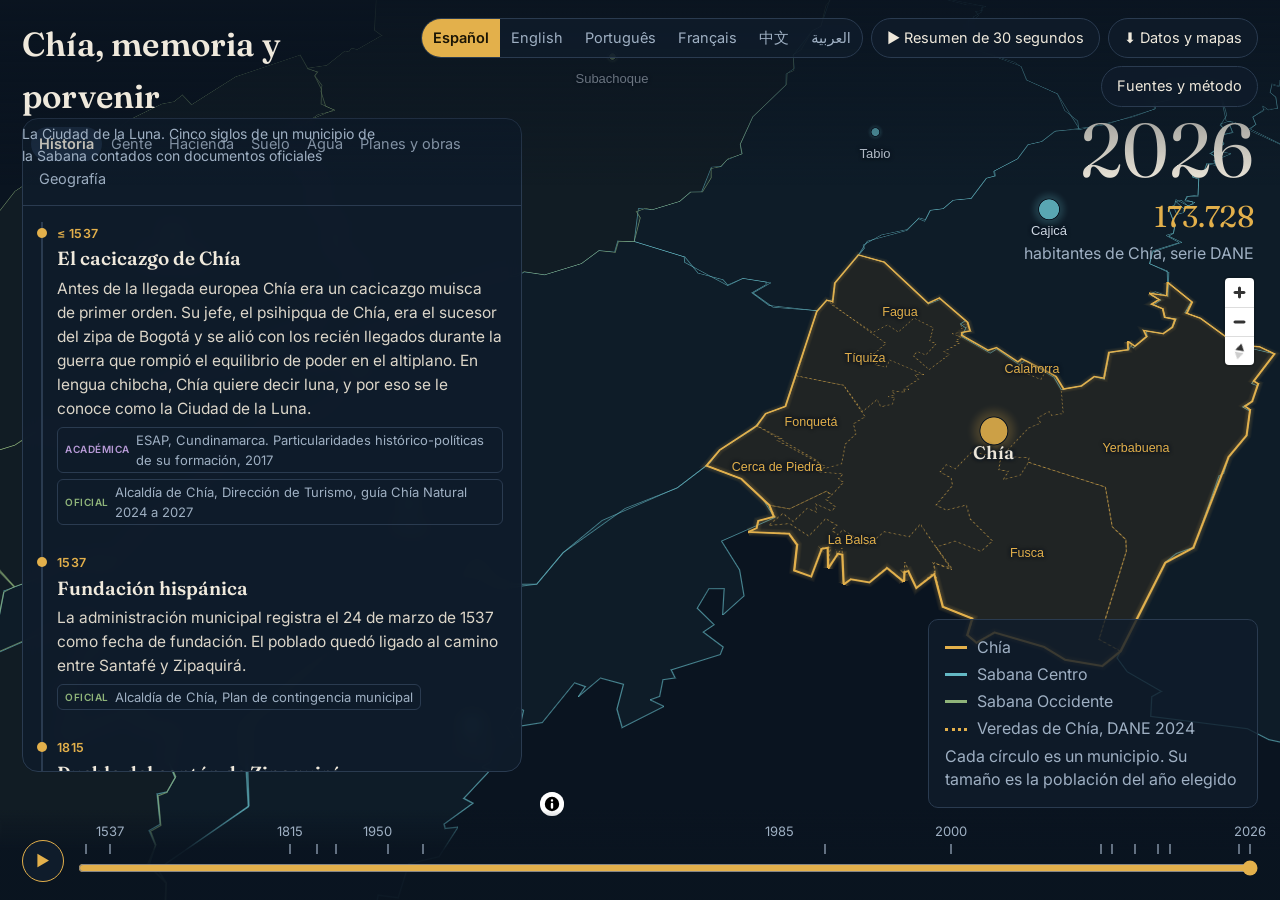
==== commit 17a06ef0: "Inglés, descargas, hacienda ampliada, texto más grande, resumen por botón y Ciudad de la Luna Co-Aut" ====
--- a/index.html
+++ b/index.html
@@ -17,7 +17,7 @@
 <meta name="twitter:image" content="https://doar95.github.io/chia/vista.png">
 <meta name="theme-color" content="#0a1420">
 <link rel="icon" href="icono.svg" type="image/svg+xml">
-<link rel="stylesheet" href="vendor/maplibre-gl.css?v=8">
+<link rel="stylesheet" href="vendor/maplibre-gl.css?v=9">
 <link rel="preconnect" href="https://fonts.googleapis.com">
 <link href="https://fonts.googleapis.com/css2?family=Fraunces:opsz,wght@9..144,400;9..144,600&family=Inter:wght@400;500;600&display=swap" rel="stylesheet">
 <style>
@@ -28,7 +28,7 @@
   --sans:"Inter",system-ui,-apple-system,"Segoe UI","Noto Sans Arabic","PingFang SC","Microsoft YaHei",sans-serif;
 }
 *{box-sizing:border-box}
-html,body{height:100%;margin:0;background:var(--noche);color:var(--luna);font-family:var(--sans);font-size:15px;line-height:1.5}
+html,body{height:100%;margin:0;background:var(--noche);color:var(--luna);font-family:var(--sans);font-size:16.5px;line-height:1.55}
 #map{position:fixed;inset:0}
 button{font:inherit;color:inherit;cursor:pointer}
 a{color:var(--oro)}
@@ -37,47 +37,47 @@
 h1{font-family:var(--serif);font-weight:600;font-size:clamp(22px,2.6vw,34px);margin:0;letter-spacing:.2px}
 .sub{color:var(--tenue);max-width:46ch;margin:2px 0 0;font-size:14px}
 .acc{display:flex;flex-wrap:wrap;gap:8px;justify-content:flex-end;align-items:center}
-.pld{border:1px solid var(--linea);background:#0f1c2bcc;border-radius:999px;padding:7px 14px;font-size:13px;backdrop-filter:blur(6px)}
+.pld{border:1px solid var(--linea);background:#0f1c2bcc;border-radius:999px;padding:8px 15px;font-size:14.5px;backdrop-filter:blur(6px)}
 .pld:hover{border-color:var(--oro)}
 .idi{display:flex;border:1px solid var(--linea);border-radius:999px;overflow:hidden;background:#0f1c2bcc}
-.idi button{border:0;background:none;padding:7px 11px;font-size:13px;color:var(--tenue)}
+.idi button{border:0;background:none;padding:8px 11px;font-size:14.5px;color:var(--tenue)}
 .idi button[aria-pressed=true]{background:var(--oro);color:#1a1405;font-weight:600}
-.lat{position:fixed;inset-block:118px 128px;inset-inline-start:22px;width:min(440px,calc(100vw - 44px));background:var(--panel);border:1px solid var(--linea);border-radius:16px;display:flex;flex-direction:column;z-index:4;backdrop-filter:blur(8px);overflow:hidden}
+.lat{position:fixed;inset-block:118px 128px;inset-inline-start:22px;width:min(500px,calc(100vw - 44px));background:var(--panel);border:1px solid var(--linea);border-radius:16px;display:flex;flex-direction:column;z-index:4;backdrop-filter:blur(8px);overflow:hidden}
 .caps{display:flex;flex-wrap:wrap;gap:1px;padding:8px;border-bottom:1px solid var(--linea)}
-.caps button{border:0;background:none;padding:6px 8px;border-radius:999px;color:var(--tenue);white-space:nowrap;font-size:13px}
+.caps button{border:0;background:none;padding:6px 8px;border-radius:999px;color:var(--tenue);white-space:nowrap;font-size:14.5px}
 .caps button[aria-selected=true]{background:#1c2e44;color:var(--luna);font-weight:600}
 .cont{padding:16px 18px 20px;overflow-y:auto;flex:1}
-.cont h2{font-family:var(--serif);font-weight:600;font-size:19px;margin:18px 0 6px}
+.cont h2{font-family:var(--serif);font-weight:600;font-size:21px;margin:18px 0 6px}
 .cont h2:first-child{margin-top:0}
 .cont p{margin:0 0 10px;color:#dcd6c9}
-.nota{font-size:13px;color:var(--tenue)}
+.nota{font-size:14px;color:var(--tenue)}
 .ev{border-inline-start:2px solid var(--linea);padding:2px 0 14px 14px;padding-inline-start:14px;position:relative;opacity:.38;transition:opacity .3s;cursor:pointer}
 .ev::before{content:"";position:absolute;inset-inline-start:-6px;top:6px;width:10px;height:10px;border-radius:50%;background:var(--linea)}
 .ev.on{opacity:1}.ev.on::before{background:var(--oro)}
 .ev.act{border-inline-start-color:var(--oro)}
 .ev .a{font-size:12.5px;color:var(--oro);font-weight:600;letter-spacing:.4px}
-.ev h3{font-family:var(--serif);font-size:16.5px;margin:1px 0 3px;font-weight:600}
-.ev p{font-size:14px;margin:0 0 6px}
+.ev h3{font-family:var(--serif);font-size:19px;margin:1px 0 3px;font-weight:600}
+.ev p{font-size:15.5px;margin:0 0 6px}
 .fts{display:flex;flex-wrap:wrap;gap:6px;margin:4px 0 12px}
-.ft{font-size:12.5px;border:1px solid var(--linea);border-radius:6px;padding:2px 7px;color:var(--tenue);text-decoration:none;display:inline-flex;gap:6px;align-items:center}
+.ft{font-size:13px;border:1px solid var(--linea);border-radius:6px;padding:2px 7px;color:var(--tenue);text-decoration:none;display:inline-flex;gap:6px;align-items:center}
 .ft:hover{border-color:var(--oro);color:var(--luna)}
 .ft b{font-weight:600;font-size:10px;text-transform:uppercase;letter-spacing:.5px}
 .t-of b{color:var(--sabana)}.t-ju b{color:var(--agua)}.t-ac b{color:var(--lila)}.t-pr b{color:var(--teja)}
 .tar{border:1px solid var(--linea);border-radius:12px;padding:12px 14px;margin:0 0 10px;cursor:pointer;background:#12213299}
 .tar:hover,.tar.act{border-color:var(--agua)}
-.tar h3{font-family:var(--serif);font-size:16.5px;margin:0 0 4px;font-weight:600}
-.tar p{font-size:14px;margin:0 0 6px}
+.tar h3{font-family:var(--serif);font-size:19px;margin:0 0 4px;font-weight:600}
+.tar p{font-size:15.5px;margin:0 0 6px}
 table{width:100%;border-collapse:collapse;font-size:13px;margin:4px 0 8px}
-th,td{padding:4px 6px;text-align:end;border-bottom:1px solid #22344a}
+th,td{padding:5px 6px;font-size:14.5px;text-align:end;border-bottom:1px solid #22344a}
 th:first-child,td:first-child{text-align:start}
 th{color:var(--tenue);font-weight:500}
-svg text{font-family:var(--sans);fill:var(--tenue);font-size:11.5px}
-.ley{display:flex;flex-wrap:wrap;gap:10px;font-size:13px;color:var(--tenue);margin:2px 0 8px}
+svg text{font-family:var(--sans);fill:var(--tenue);font-size:12px}
+.ley{display:flex;flex-wrap:wrap;gap:10px;font-size:14px;color:var(--tenue);margin:2px 0 8px}
 .ley i{display:inline-block;width:10px;height:10px;border-radius:2px;margin-inline-end:5px;vertical-align:-1px}
 .anio{position:fixed;inset-block-start:112px;inset-inline-end:26px;text-align:end;z-index:3;pointer-events:none}
 .anio .n{font-family:var(--serif);font-size:clamp(40px,6vw,76px);line-height:1;font-weight:400}
 .anio .p{font-size:clamp(20px,2.4vw,30px);font-family:var(--serif);color:var(--oro);margin-top:6px}
-.anio .l{font-size:14px;color:var(--tenue)}
+.anio .l{font-size:16px;color:var(--tenue)}
 .tiempo{position:fixed;inset-block-end:0;inset-inline:0;padding:14px 22px 18px;z-index:5;background:linear-gradient(#0a142000,#0a1420f2 45%);display:flex;gap:14px;align-items:flex-end}
 .tiempo .bt{width:42px;height:42px;border-radius:50%;border:1px solid var(--oro);background:#0f1c2b;color:var(--oro);font-size:15px;flex:none}
 .pista{flex:1;position:relative;height:58px;direction:ltr}
@@ -85,7 +85,7 @@
 .marcas{position:absolute;inset-inline:8px;bottom:28px;height:26px}
 .marcas i{position:absolute;bottom:0;width:2px;height:10px;background:var(--tenue);opacity:.6;transform:translateX(-1px)}
 .marcas span{position:absolute;bottom:13px;font-size:13px;color:var(--tenue);transform:translateX(-50%)}
-.leym{position:fixed;inset-block-end:92px;inset-inline-end:22px;z-index:3;font-size:14.5px;line-height:1.45;color:var(--tenue);background:#0f1c2bcc;border:1px solid var(--linea);border-radius:10px;padding:12px 16px;max-width:330px}
+.leym{position:fixed;inset-block-end:92px;inset-inline-end:22px;z-index:3;font-size:16px;line-height:1.45;color:var(--tenue);background:#0f1c2bcc;border:1px solid var(--linea);border-radius:10px;padding:12px 16px;max-width:330px}
 .leym div{display:flex;align-items:center;gap:10px;margin:4px 0}
 .leym i{width:22px;height:0;border-top:3px solid;flex:none}
 .etq{font-size:13px;color:#cfd8e3;text-shadow:0 0 4px #0a1420,0 0 4px #0a1420;white-space:nowrap;pointer-events:none}
@@ -117,11 +117,23 @@
 .capa i{width:34px;height:12px;border-radius:3px;flex:none}
 .alt-box{display:flex;justify-content:space-between;align-items:baseline;border:1px solid var(--linea);border-radius:10px;padding:8px 12px;margin:0 0 10px;color:var(--tenue)}
 .alt-box b{font-family:var(--serif);font-size:22px;color:var(--oro);font-weight:400}
+.kpis{display:grid;grid-template-columns:1fr 1fr;gap:8px;margin:4px 0 14px}
+.kpis div{border:1px solid var(--linea);border-radius:12px;padding:10px 12px;background:#12213299}
+.kpis b{font-family:var(--serif);font-size:26px;font-weight:400;color:var(--oro)}
+.kpis small{margin-inline-start:6px;color:var(--tenue);font-size:13px}
+.kpis span{display:block;font-size:13.5px;color:#dcd6c9;line-height:1.3}
+.aniofila{display:flex;flex-wrap:wrap;gap:12px;align-items:center;font-size:14.5px;margin:4px 0}
+.aniofila b{font-family:var(--serif);font-size:20px;color:var(--oro);font-weight:400}
+.aniofila i,.def>i{display:inline-block;width:10px;height:10px;border-radius:2px;margin-inline-end:5px}
+.def{display:flex;gap:6px;align-items:baseline;margin:0 0 6px}.def p{margin:0;font-size:15px}.def>i{flex:none}
+.dls{display:grid;gap:8px}
+.dls a{display:flex;justify-content:space-between;gap:12px;border:1px solid var(--linea);border-radius:10px;padding:10px 14px;text-decoration:none;color:var(--luna)}
+.dls a:hover{border-color:var(--oro)}.dls span{color:var(--tenue);font-size:13px;white-space:nowrap}.dls b{font-weight:500}
 .trad{font-size:12px;color:var(--tenue);border:1px dashed var(--linea);border-radius:8px;padding:6px 10px;margin:0 0 12px}
 .maplibregl-ctrl-attrib{font-size:10px}
 .maplibregl-ctrl-top-right{top:268px;right:16px}
-.maplibregl-ctrl-bottom-left{bottom:74px;left:470px}
-[dir=rtl] .maplibregl-ctrl-bottom-left{left:auto;right:470px}
+.maplibregl-ctrl-bottom-left{bottom:74px;left:530px}
+[dir=rtl] .maplibregl-ctrl-bottom-left{left:auto;right:530px}
 [dir=rtl] .maplibregl-ctrl-top-right{right:auto;left:16px}
 body.enrec .maplibregl-control-container{opacity:0}
 @media (max-width:820px){
@@ -142,9 +154,10 @@
   <div><h1 id="t-title"></h1><p class="sub" id="t-sub"></p></div>
   <div class="acc">
     <div class="idi" id="idi" role="group" aria-label="Idioma">
-      <button data-l="es">Español</button><button data-l="pt">Português</button><button data-l="fr">Français</button><button data-l="zh">中文</button><button data-l="ar">العربية</button>
+      <button data-l="es">Español</button><button data-l="en">English</button><button data-l="pt">Português</button><button data-l="fr">Français</button><button data-l="zh">中文</button><button data-l="ar">العربية</button>
     </div>
     <button class="pld" id="b-tour"></button>
+    <button class="pld" id="b-data"></button>
     <button class="pld" id="b-src"></button>
   </div>
 </header>
@@ -169,12 +182,12 @@
 
 <div class="modal" id="modal"><div class="caja" id="caja"></div></div>
 
-<script src="vendor/maplibre-gl.js?v=8"></script>
+<script src="vendor/maplibre-gl.js?v=9"></script>
 <script src="vendor/maplibre-contour.js"></script>
-<script src="datos/geografia.js?v=8"></script>
-<script src="datos/geografia_osm.js?v=8"></script>
-<script src="datos/datos.js?v=8"></script>
-<script src="contenido/es.js?v=8"></script><script src="contenido/pt.js?v=8"></script><script src="contenido/fr.js?v=8"></script><script src="contenido/zh.js?v=8"></script><script src="contenido/ar.js?v=8"></script>
-<script src="app.js?v=8"></script>
+<script src="datos/geografia.js?v=9"></script>
+<script src="datos/geografia_osm.js?v=9"></script>
+<script src="datos/datos.js?v=9"></script>
+<script src="contenido/es.js?v=9"></script><script src="contenido/en.js?v=9"></script><script src="contenido/pt.js?v=9"></script><script src="contenido/fr.js?v=9"></script><script src="contenido/zh.js?v=9"></script><script src="contenido/ar.js?v=9"></script>
+<script src="app.js?v=9"></script>
 </body>
 </html>
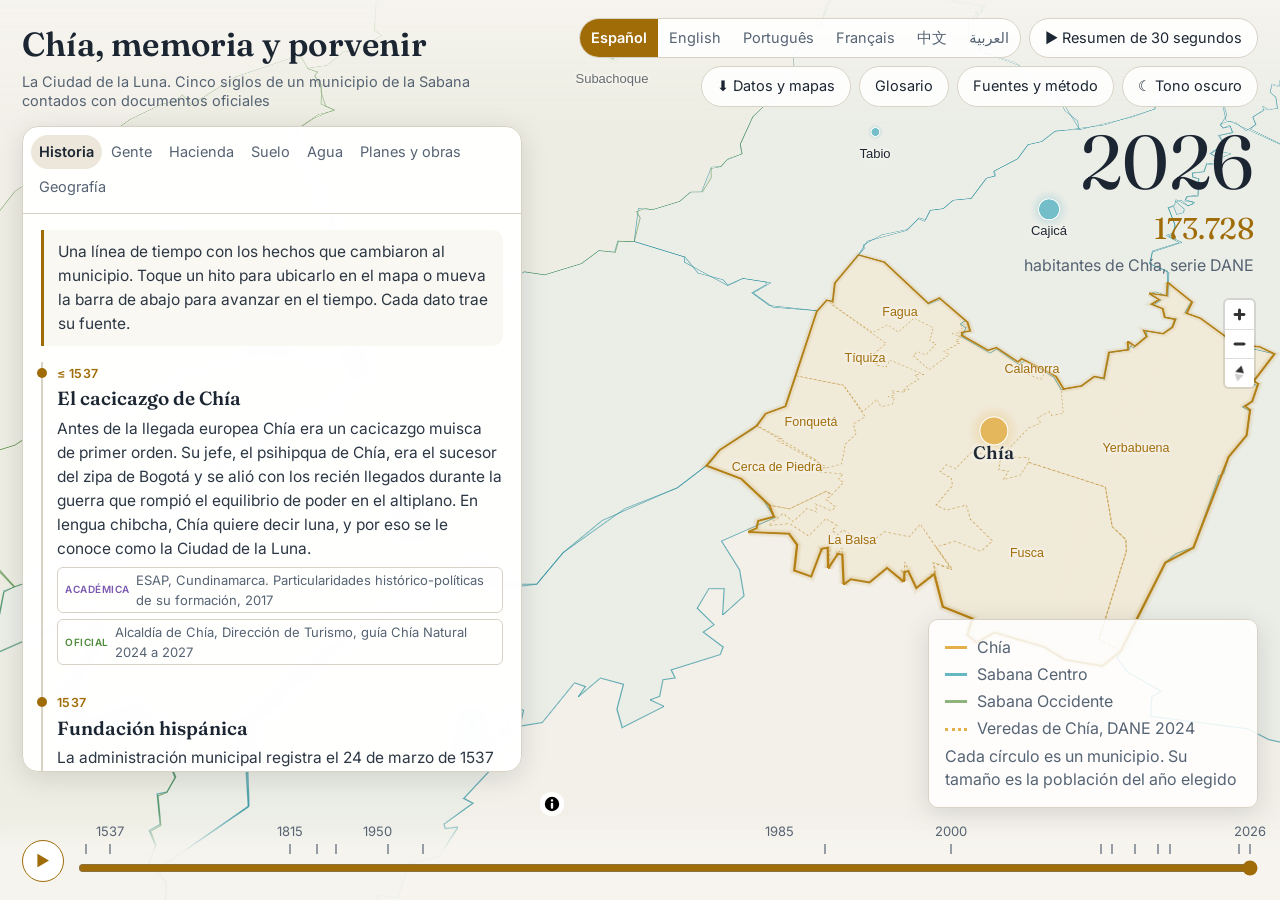
==== commit 72c229c1: "Tema claro por defecto, glosario y guías, procesamiento reproducible y documentación de método Co-Au" ====
--- a/index.html
+++ b/index.html
@@ -15,41 +15,51 @@
 <meta property="og:locale" content="es_CO">
 <meta name="twitter:card" content="summary_large_image">
 <meta name="twitter:image" content="https://doar95.github.io/chia/vista.png">
-<meta name="theme-color" content="#0a1420">
+<meta name="theme-color" content="#f6f4ee">
 <link rel="icon" href="icono.svg" type="image/svg+xml">
-<link rel="stylesheet" href="vendor/maplibre-gl.css?v=9">
+<link rel="stylesheet" href="vendor/maplibre-gl.css?v=11">
 <link rel="preconnect" href="https://fonts.googleapis.com">
 <link href="https://fonts.googleapis.com/css2?family=Fraunces:opsz,wght@9..144,400;9..144,600&family=Inter:wght@400;500;600&display=swap" rel="stylesheet">
 <style>
 :root{
+  --noche:#f6f4ee; --panel:#fffffff5; --linea:#d8d2c4; --luna:#1c2632; --tenue:#566373;
+  --oro:#a06c08; --agua:#1f8a99; --teja:#c2552d; --sabana:#4f8a3c; --lila:#7b58b0;
+  --velo:#f6f4eee6; --velo0:#f6f4ee00; --velo2:#f6f4eef2; --velo3:#f6f4eecc; --chip:#ffffffdd; --tar:#faf8f3; --sel:#ece7da; --txt2:#2c3744;
+  --rej:#e3ded2; --pista:#e9e5da; --modalbg:#1c263299; --caja:#ffffff; --sobreoro:#ffffff; --selfondo:#a06c08;
+  --serif:"Fraunces",Georgia,"Songti SC","Noto Serif SC",serif;
+  --sans:"Inter",system-ui,-apple-system,"Segoe UI","Noto Sans Arabic","PingFang SC","Microsoft YaHei",sans-serif;
+}
+[data-tema=oscuro]{
   --noche:#0a1420; --panel:#0f1c2bf2; --linea:#2a3b50; --luna:#efe9dc; --tenue:#9fb0c3;
   --oro:#e3b04b; --agua:#63b8c4; --teja:#dd7a55; --sabana:#8fb47a; --lila:#b79ad6;
-  --serif:"Fraunces",Georgia,"Songti SC","Noto Serif SC",serif;
-  --sans:"Inter",system-ui,-apple-system,"Segoe UI","Noto Sans Arabic","PingFang SC","Microsoft YaHei",sans-serif;
+  --velo:#0a1420e6; --velo0:#0a142000; --velo2:#0a1420f2; --velo3:#0a1420cc; --chip:#0f1c2bcc; --tar:#12213299; --sel:#1c2e44; --txt2:#dcd6c9;
+  --rej:#22344a; --pista:#1b2b3f; --modalbg:#060c14d9; --caja:#0f1c2b; --sobreoro:#1a1405; --selfondo:#e3b04b;
 }
 *{box-sizing:border-box}
 html,body{height:100%;margin:0;background:var(--noche);color:var(--luna);font-family:var(--sans);font-size:16.5px;line-height:1.55}
 #map{position:fixed;inset:0}
 button{font:inherit;color:inherit;cursor:pointer}
 a{color:var(--oro)}
-.cab{position:fixed;inset-block-start:0;inset-inline:0;display:flex;justify-content:space-between;align-items:flex-start;gap:16px;padding:18px 22px;pointer-events:none;z-index:5;background:linear-gradient(#0a1420e6,#0a142000)}
+.cab{position:fixed;inset-block-start:0;inset-inline:0;display:flex;justify-content:space-between;align-items:flex-start;gap:16px;padding:18px 22px;pointer-events:none;z-index:5;background:linear-gradient(var(--velo),var(--velo0))}
 .cab>*{pointer-events:auto}
+.cab>div:first-child{flex:0 0 auto;pointer-events:none}
+h1{white-space:nowrap}
 h1{font-family:var(--serif);font-weight:600;font-size:clamp(22px,2.6vw,34px);margin:0;letter-spacing:.2px}
-.sub{color:var(--tenue);max-width:46ch;margin:2px 0 0;font-size:14px}
+.sub{color:var(--tenue);max-width:52ch;margin:2px 0 0;font-size:14.5px;line-height:1.35}
 .acc{display:flex;flex-wrap:wrap;gap:8px;justify-content:flex-end;align-items:center}
-.pld{border:1px solid var(--linea);background:#0f1c2bcc;border-radius:999px;padding:8px 15px;font-size:14.5px;backdrop-filter:blur(6px)}
+.pld{border:1px solid var(--linea);background:var(--chip);border-radius:999px;padding:8px 15px;font-size:14.5px;backdrop-filter:blur(6px)}
 .pld:hover{border-color:var(--oro)}
-.idi{display:flex;border:1px solid var(--linea);border-radius:999px;overflow:hidden;background:#0f1c2bcc}
+.idi{display:flex;border:1px solid var(--linea);border-radius:999px;overflow:hidden;background:var(--chip)}
 .idi button{border:0;background:none;padding:8px 11px;font-size:14.5px;color:var(--tenue)}
-.idi button[aria-pressed=true]{background:var(--oro);color:#1a1405;font-weight:600}
-.lat{position:fixed;inset-block:118px 128px;inset-inline-start:22px;width:min(500px,calc(100vw - 44px));background:var(--panel);border:1px solid var(--linea);border-radius:16px;display:flex;flex-direction:column;z-index:4;backdrop-filter:blur(8px);overflow:hidden}
+.idi button[aria-pressed=true]{background:var(--selfondo);color:var(--sobreoro);font-weight:600}
+.lat{position:fixed;inset-block:126px 128px;inset-inline-start:22px;width:min(500px,calc(100vw - 44px));background:var(--panel);border:1px solid var(--linea);border-radius:16px;display:flex;flex-direction:column;z-index:4;backdrop-filter:blur(8px);overflow:hidden}
 .caps{display:flex;flex-wrap:wrap;gap:1px;padding:8px;border-bottom:1px solid var(--linea)}
 .caps button{border:0;background:none;padding:6px 8px;border-radius:999px;color:var(--tenue);white-space:nowrap;font-size:14.5px}
-.caps button[aria-selected=true]{background:#1c2e44;color:var(--luna);font-weight:600}
+.caps button[aria-selected=true]{background:var(--sel);color:var(--luna);font-weight:600}
 .cont{padding:16px 18px 20px;overflow-y:auto;flex:1}
 .cont h2{font-family:var(--serif);font-weight:600;font-size:21px;margin:18px 0 6px}
 .cont h2:first-child{margin-top:0}
-.cont p{margin:0 0 10px;color:#dcd6c9}
+.cont p{margin:0 0 10px;color:var(--txt2)}
 .nota{font-size:14px;color:var(--tenue)}
 .ev{border-inline-start:2px solid var(--linea);padding:2px 0 14px 14px;padding-inline-start:14px;position:relative;opacity:.38;transition:opacity .3s;cursor:pointer}
 .ev::before{content:"";position:absolute;inset-inline-start:-6px;top:6px;width:10px;height:10px;border-radius:50%;background:var(--linea)}
@@ -63,65 +73,65 @@
 .ft:hover{border-color:var(--oro);color:var(--luna)}
 .ft b{font-weight:600;font-size:10px;text-transform:uppercase;letter-spacing:.5px}
 .t-of b{color:var(--sabana)}.t-ju b{color:var(--agua)}.t-ac b{color:var(--lila)}.t-pr b{color:var(--teja)}
-.tar{border:1px solid var(--linea);border-radius:12px;padding:12px 14px;margin:0 0 10px;cursor:pointer;background:#12213299}
+.tar{border:1px solid var(--linea);border-radius:12px;padding:12px 14px;margin:0 0 10px;cursor:pointer;background:var(--tar)}
 .tar:hover,.tar.act{border-color:var(--agua)}
 .tar h3{font-family:var(--serif);font-size:19px;margin:0 0 4px;font-weight:600}
 .tar p{font-size:15.5px;margin:0 0 6px}
 table{width:100%;border-collapse:collapse;font-size:13px;margin:4px 0 8px}
-th,td{padding:5px 6px;font-size:14.5px;text-align:end;border-bottom:1px solid #22344a}
+th,td{padding:5px 6px;font-size:14.5px;text-align:end;border-bottom:1px solid var(--rej)}
 th:first-child,td:first-child{text-align:start}
 th{color:var(--tenue);font-weight:500}
 svg text{font-family:var(--sans);fill:var(--tenue);font-size:12px}
 .ley{display:flex;flex-wrap:wrap;gap:10px;font-size:14px;color:var(--tenue);margin:2px 0 8px}
 .ley i{display:inline-block;width:10px;height:10px;border-radius:2px;margin-inline-end:5px;vertical-align:-1px}
-.anio{position:fixed;inset-block-start:112px;inset-inline-end:26px;text-align:end;z-index:3;pointer-events:none}
+.anio{position:fixed;inset-block-start:124px;inset-inline-end:26px;text-align:end;z-index:3;pointer-events:none}
 .anio .n{font-family:var(--serif);font-size:clamp(40px,6vw,76px);line-height:1;font-weight:400}
 .anio .p{font-size:clamp(20px,2.4vw,30px);font-family:var(--serif);color:var(--oro);margin-top:6px}
 .anio .l{font-size:16px;color:var(--tenue)}
-.tiempo{position:fixed;inset-block-end:0;inset-inline:0;padding:14px 22px 18px;z-index:5;background:linear-gradient(#0a142000,#0a1420f2 45%);display:flex;gap:14px;align-items:flex-end}
-.tiempo .bt{width:42px;height:42px;border-radius:50%;border:1px solid var(--oro);background:#0f1c2b;color:var(--oro);font-size:15px;flex:none}
+.tiempo{position:fixed;inset-block-end:0;inset-inline:0;padding:14px 22px 18px;z-index:5;background:linear-gradient(var(--velo0),var(--velo2) 45%);display:flex;gap:14px;align-items:flex-end}
+.tiempo .bt{width:42px;height:42px;border-radius:50%;border:1px solid var(--oro);background:var(--caja);color:var(--oro);font-size:15px;flex:none}
 .pista{flex:1;position:relative;height:58px;direction:ltr}
 .pista input{position:absolute;inset-inline:0;bottom:6px;width:100%;margin:0;accent-color:var(--oro);background:none}
 .marcas{position:absolute;inset-inline:8px;bottom:28px;height:26px}
 .marcas i{position:absolute;bottom:0;width:2px;height:10px;background:var(--tenue);opacity:.6;transform:translateX(-1px)}
 .marcas span{position:absolute;bottom:13px;font-size:13px;color:var(--tenue);transform:translateX(-50%)}
-.leym{position:fixed;inset-block-end:92px;inset-inline-end:22px;z-index:3;font-size:16px;line-height:1.45;color:var(--tenue);background:#0f1c2bcc;border:1px solid var(--linea);border-radius:10px;padding:12px 16px;max-width:330px}
+.leym{position:fixed;inset-block-end:92px;inset-inline-end:22px;z-index:3;font-size:16px;line-height:1.45;color:var(--tenue);background:var(--chip);border:1px solid var(--linea);border-radius:10px;padding:12px 16px;max-width:330px}
 .leym div{display:flex;align-items:center;gap:10px;margin:4px 0}
 .leym i{width:22px;height:0;border-top:3px solid;flex:none}
-.etq{font-size:13px;color:#cfd8e3;text-shadow:0 0 4px #0a1420,0 0 4px #0a1420;white-space:nowrap;pointer-events:none}
+.etq{font-size:13px;color:var(--txt2);text-shadow:0 0 4px var(--noche),0 0 4px var(--noche);white-space:nowrap;pointer-events:none}
 .etq.c{font-family:var(--serif);font-size:18px;color:var(--luna);font-weight:600}
-.etq.cerro{color:#efe9dc;font-size:12.5px;font-style:italic}
+.etq.cerro{color:var(--luna);font-size:12.5px;font-style:italic}
 .etq.v{color:var(--oro);font-size:12.5px}
-.modal{position:fixed;inset:0;background:#060c14d9;z-index:20;display:none;align-items:center;justify-content:center;padding:20px}
+.modal{position:fixed;inset:0;background:var(--modalbg);z-index:20;display:none;align-items:center;justify-content:center;padding:20px}
 .modal.ab{display:flex}
-.modal .caja{background:#0f1c2b;border:1px solid var(--linea);border-radius:16px;max-width:760px;width:100%;max-height:86vh;overflow:auto;padding:24px 28px}
+.modal .caja{background:var(--caja);border:1px solid var(--linea);border-radius:16px;max-width:760px;width:100%;max-height:86vh;overflow:auto;padding:24px 28px}
 .modal h2{font-family:var(--serif);margin:0 0 10px;font-size:24px}
 .modal h3{font-family:var(--serif);margin:18px 0 6px;font-size:17px}
-.modal li{margin:4px 0;color:#dcd6c9}
+.modal li{margin:4px 0;color:var(--txt2)}
 .modal .lf{list-style:none;padding:0}.modal .lf li{margin:6px 0}
 .rec{position:fixed;inset:0;z-index:15;display:none;pointer-events:none}
 .rec.ab{display:block}
-.rec .vel{position:absolute;inset:0;background:radial-gradient(ellipse at center,#0a142000 30%,#0a1420cc 100%)}
+.rec .vel{position:absolute;inset:0;background:radial-gradient(ellipse at center,var(--velo0) 30%,var(--velo3) 100%)}
 .rec .txt{position:absolute;inset-inline:0;bottom:17vh;text-align:center;padding:0 20px}
-.rec .txt h2{font-family:var(--serif);font-size:clamp(34px,6vw,72px);margin:0;font-weight:600;text-shadow:0 2px 24px #0a1420}
-.rec .txt p{font-size:clamp(16px,2vw,22px);color:var(--luna);margin:8px 0 0;text-shadow:0 2px 12px #0a1420}
+.rec .txt h2{font-family:var(--serif);font-size:clamp(34px,6vw,72px);margin:0;font-weight:600;text-shadow:0 2px 24px var(--noche)}
+.rec .txt p{font-size:clamp(16px,2vw,22px);color:var(--luna);margin:8px 0 0;text-shadow:0 2px 12px var(--noche)}
 .rec .txt>*{animation:sube .9s both}
 @keyframes sube{from{opacity:0;transform:translateY(14px)}to{opacity:1;transform:none}}
 .rec .ctl{position:absolute;inset-inline:0;bottom:6vh;display:flex;gap:10px;justify-content:center;pointer-events:auto}
-.rec .bar{position:absolute;inset-inline:0;bottom:0;height:3px;background:#22344a}
+.rec .bar{position:absolute;inset-inline:0;bottom:0;height:3px;background:var(--rej)}
 .rec .bar i{display:block;height:100%;background:var(--oro);width:0}
 body.enrec .lat,body.enrec .tiempo,body.enrec .leym,body.enrec .anio,body.enrec .cab{opacity:0;pointer-events:none}
 .lat,.tiempo,.leym,.anio,.cab{transition:opacity .6s}
-.capa{display:flex;align-items:center;gap:10px;padding:7px 2px;border-bottom:1px solid #1b2b3f;cursor:pointer;font-size:14.5px}
+.capa{display:flex;align-items:center;gap:10px;padding:7px 2px;border-bottom:1px solid var(--pista);cursor:pointer;font-size:14.5px}
 .capa input{accent-color:var(--oro);width:17px;height:17px}
 .capa i{width:34px;height:12px;border-radius:3px;flex:none}
 .alt-box{display:flex;justify-content:space-between;align-items:baseline;border:1px solid var(--linea);border-radius:10px;padding:8px 12px;margin:0 0 10px;color:var(--tenue)}
 .alt-box b{font-family:var(--serif);font-size:22px;color:var(--oro);font-weight:400}
 .kpis{display:grid;grid-template-columns:1fr 1fr;gap:8px;margin:4px 0 14px}
-.kpis div{border:1px solid var(--linea);border-radius:12px;padding:10px 12px;background:#12213299}
+.kpis div{border:1px solid var(--linea);border-radius:12px;padding:10px 12px;background:var(--tar)}
 .kpis b{font-family:var(--serif);font-size:26px;font-weight:400;color:var(--oro)}
 .kpis small{margin-inline-start:6px;color:var(--tenue);font-size:13px}
-.kpis span{display:block;font-size:13.5px;color:#dcd6c9;line-height:1.3}
+.kpis span{display:block;font-size:13.5px;color:var(--txt2);line-height:1.3}
 .aniofila{display:flex;flex-wrap:wrap;gap:12px;align-items:center;font-size:14.5px;margin:4px 0}
 .aniofila b{font-family:var(--serif);font-size:20px;color:var(--oro);font-weight:400}
 .aniofila i,.def>i{display:inline-block;width:10px;height:10px;border-radius:2px;margin-inline-end:5px}
@@ -131,13 +141,13 @@
 .dls a:hover{border-color:var(--oro)}.dls span{color:var(--tenue);font-size:13px;white-space:nowrap}.dls b{font-weight:500}
 .trad{font-size:12px;color:var(--tenue);border:1px dashed var(--linea);border-radius:8px;padding:6px 10px;margin:0 0 12px}
 .maplibregl-ctrl-attrib{font-size:10px}
-.maplibregl-ctrl-top-right{top:268px;right:16px}
+.maplibregl-ctrl-top-right{top:290px;right:16px}
 .maplibregl-ctrl-bottom-left{bottom:74px;left:530px}
 [dir=rtl] .maplibregl-ctrl-bottom-left{left:auto;right:530px}
 [dir=rtl] .maplibregl-ctrl-top-right{right:auto;left:16px}
 body.enrec .maplibregl-control-container{opacity:0}
 @media (max-width:820px){
-  .cab{flex-direction:column;padding:12px 14px;gap:8px}.acc{justify-content:flex-start}
+  .cab{flex-direction:column;padding:12px 14px;gap:8px}h1{white-space:normal}.acc{justify-content:flex-start}
   .sub{display:none}
   .lat{inset-block:auto 96px;inset-inline:10px;width:auto;height:44vh}
   .anio{inset-block-start:128px;inset-inline-end:14px}
@@ -145,6 +155,12 @@
   .maplibregl-ctrl-top-right{display:none}.maplibregl-ctrl-bottom-left{left:8px;bottom:60px}
 }
 @media (prefers-reduced-motion:reduce){.rec .txt>*{animation:none}}
+.guia{border-inline-start:3px solid var(--oro);background:var(--tar);border-radius:0 10px 10px 0;padding:10px 14px;margin:0 0 16px;font-size:15.5px;color:var(--txt2)}
+.prov{display:inline-block;font-size:13px;color:var(--teja);border:1px dashed var(--teja);border-radius:6px;padding:2px 8px;margin:0 0 6px}
+.glos dt{font-family:var(--serif);font-size:18px;font-weight:600;margin-top:12px}.glos dd{margin:2px 0 0;color:var(--txt2)}
+.etq{color:var(--luna)!important;text-shadow:0 0 4px var(--noche),0 0 4px var(--noche),0 0 2px var(--noche)!important}.etq.v{color:var(--oro)!important}
+.lat,.leym,.modal .caja{box-shadow:0 6px 28px #0000001f}
+.maplibregl-popup-content{font-family:var(--sans)}
 </style>
 </head>
 <body>
@@ -158,7 +174,9 @@
     </div>
     <button class="pld" id="b-tour"></button>
     <button class="pld" id="b-data"></button>
+    <button class="pld" id="b-glos"></button>
     <button class="pld" id="b-src"></button>
+    <button class="pld" id="b-tema"></button>
   </div>
 </header>
 
@@ -182,12 +200,12 @@
 
 <div class="modal" id="modal"><div class="caja" id="caja"></div></div>
 
-<script src="vendor/maplibre-gl.js?v=9"></script>
+<script src="vendor/maplibre-gl.js?v=11"></script>
 <script src="vendor/maplibre-contour.js"></script>
-<script src="datos/geografia.js?v=9"></script>
-<script src="datos/geografia_osm.js?v=9"></script>
-<script src="datos/datos.js?v=9"></script>
-<script src="contenido/es.js?v=9"></script><script src="contenido/en.js?v=9"></script><script src="contenido/pt.js?v=9"></script><script src="contenido/fr.js?v=9"></script><script src="contenido/zh.js?v=9"></script><script src="contenido/ar.js?v=9"></script>
-<script src="app.js?v=9"></script>
+<script src="datos/geografia.js?v=11"></script>
+<script src="datos/geografia_osm.js?v=11"></script>
+<script src="datos/datos.js?v=11"></script>
+<script src="contenido/es.js?v=11"></script><script src="contenido/en.js?v=11"></script><script src="contenido/pt.js?v=11"></script><script src="contenido/fr.js?v=11"></script><script src="contenido/zh.js?v=11"></script><script src="contenido/ar.js?v=11"></script>
+<script src="app.js?v=11"></script>
 </body>
 </html>
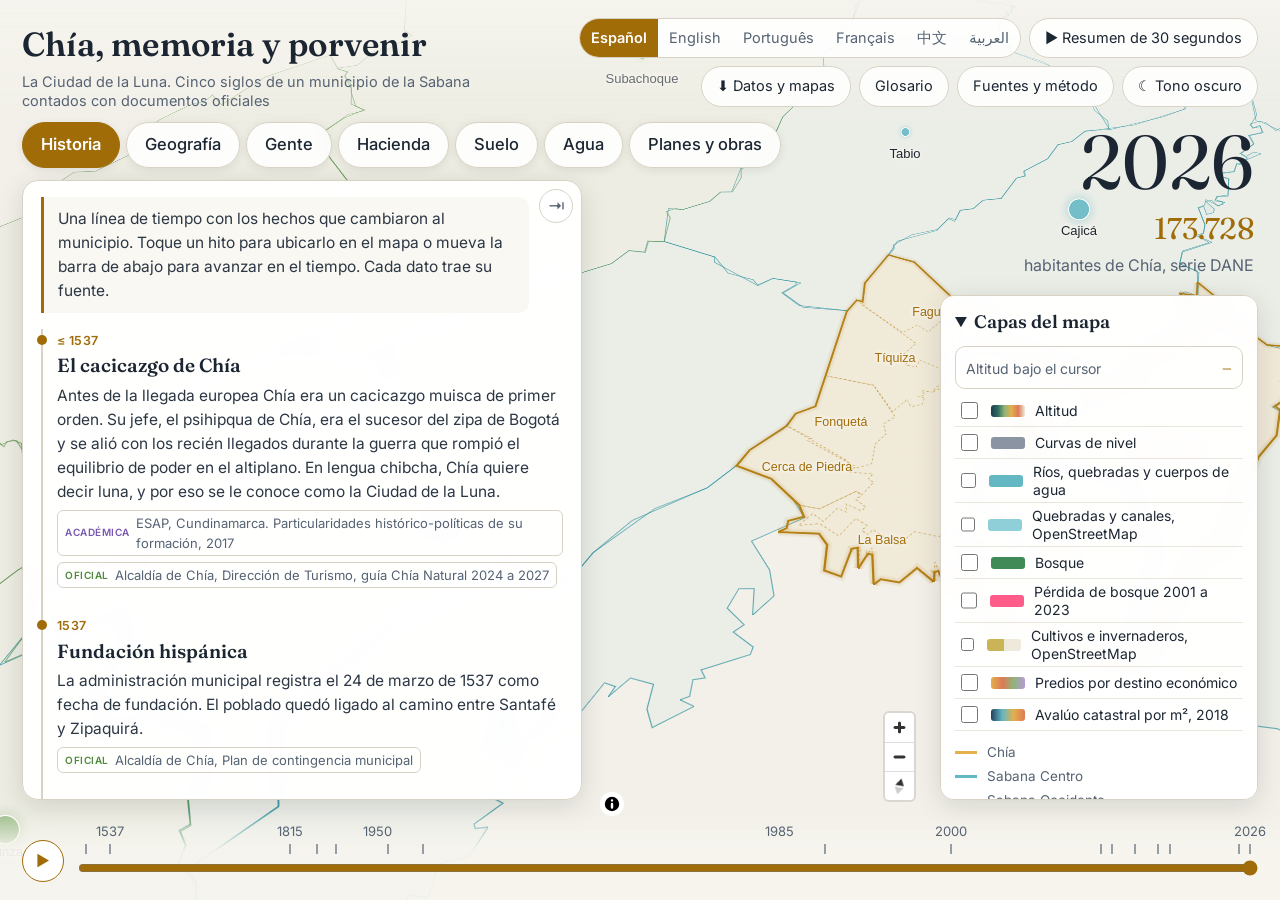
==== commit 75fa2be1: "Nuevo diseño: capítulos en barra sobre el mapa, capas en recuadro propio y panel ampliable Co-Author" ====
--- a/index.html
+++ b/index.html
@@ -17,7 +17,7 @@
 <meta name="twitter:image" content="https://doar95.github.io/chia/vista.png">
 <meta name="theme-color" content="#f6f4ee">
 <link rel="icon" href="icono.svg" type="image/svg+xml">
-<link rel="stylesheet" href="vendor/maplibre-gl.css?v=11">
+<link rel="stylesheet" href="vendor/maplibre-gl.css?v=13">
 <link rel="preconnect" href="https://fonts.googleapis.com">
 <link href="https://fonts.googleapis.com/css2?family=Fraunces:opsz,wght@9..144,400;9..144,600&family=Inter:wght@400;500;600&display=swap" rel="stylesheet">
 <style>
@@ -52,10 +52,11 @@
 .idi{display:flex;border:1px solid var(--linea);border-radius:999px;overflow:hidden;background:var(--chip)}
 .idi button{border:0;background:none;padding:8px 11px;font-size:14.5px;color:var(--tenue)}
 .idi button[aria-pressed=true]{background:var(--selfondo);color:var(--sobreoro);font-weight:600}
-.lat{position:fixed;inset-block:126px 128px;inset-inline-start:22px;width:min(500px,calc(100vw - 44px));background:var(--panel);border:1px solid var(--linea);border-radius:16px;display:flex;flex-direction:column;z-index:4;backdrop-filter:blur(8px);overflow:hidden}
-.caps{display:flex;flex-wrap:wrap;gap:1px;padding:8px;border-bottom:1px solid var(--linea)}
-.caps button{border:0;background:none;padding:6px 8px;border-radius:999px;color:var(--tenue);white-space:nowrap;font-size:14.5px}
-.caps button[aria-selected=true]{background:var(--sel);color:var(--luna);font-weight:600}
+.lat{position:fixed;inset-block:180px 100px;inset-inline-start:22px;width:min(560px,calc(100vw - 44px));background:var(--panel);border:1px solid var(--linea);border-radius:16px;display:flex;flex-direction:column;z-index:4;backdrop-filter:blur(8px);overflow:hidden}
+.caps{position:fixed;inset-block-start:122px;inset-inline-start:22px;z-index:5;display:flex;flex-wrap:wrap;gap:6px;max-width:calc(100vw - 420px)}
+.caps button{border:1px solid var(--linea);background:var(--chip);padding:9px 18px;border-radius:999px;color:var(--luna);white-space:nowrap;font-size:16.5px;font-weight:500;backdrop-filter:blur(6px);box-shadow:0 2px 10px #00000014}
+.caps button:hover{border-color:var(--oro)}
+.caps button[aria-selected=true]{background:var(--selfondo);color:var(--sobreoro);border-color:var(--selfondo);font-weight:600}
 .cont{padding:16px 18px 20px;overflow-y:auto;flex:1}
 .cont h2{font-family:var(--serif);font-weight:600;font-size:21px;margin:18px 0 6px}
 .cont h2:first-child{margin-top:0}
@@ -139,19 +140,33 @@
 .dls{display:grid;gap:8px}
 .dls a{display:flex;justify-content:space-between;gap:12px;border:1px solid var(--linea);border-radius:10px;padding:10px 14px;text-decoration:none;color:var(--luna)}
 .dls a:hover{border-color:var(--oro)}.dls span{color:var(--tenue);font-size:13px;white-space:nowrap}.dls b{font-weight:500}
+.amp{position:absolute;inset-block-start:8px;inset-inline-end:8px;z-index:2;width:34px;height:34px;border-radius:50%;border:1px solid var(--linea);background:var(--caja);color:var(--tenue);font-size:17px;line-height:1}
+.amp:hover{border-color:var(--oro);color:var(--oro)}
+@media (min-width:821px){body.amplio .lat{width:min(48vw,900px)}body.amplio .cont{font-size:17.5px}body.amplio .cont svg{max-width:640px;display:block}}
+.guia{margin-inline-end:34px!important}
+.capas{position:fixed;inset-block-end:100px;inset-inline-end:22px;z-index:4;width:318px;max-height:calc(100vh - 395px);overflow:auto;background:var(--panel);border:1px solid var(--linea);border-radius:14px;padding:4px 14px 8px;box-shadow:0 6px 28px #0000001f;backdrop-filter:blur(8px)}
+.capas summary{font-family:var(--serif);font-weight:600;font-size:18px;padding:8px 0;cursor:pointer}
+.capas .alt-box{margin:2px 0 6px;padding:6px 10px;font-size:14px}.capas .alt-box b{font-size:19px}
+.capas .capa{padding:4px 2px;font-size:14px;line-height:1.25}
+.leyc{font-size:13.5px;color:var(--tenue);padding-top:8px}.leyc div{display:flex;align-items:center;gap:10px;margin:3px 0}.leyc i{width:22px;height:0;border-top:3px solid;flex:none}.leyc .lt{display:block;margin-top:6px;line-height:1.35}
+body.enrec .capas,body.enrec .caps{opacity:0;pointer-events:none}
 .trad{font-size:12px;color:var(--tenue);border:1px dashed var(--linea);border-radius:8px;padding:6px 10px;margin:0 0 12px}
 .maplibregl-ctrl-attrib{font-size:10px}
-.maplibregl-ctrl-top-right{top:290px;right:16px}
-.maplibregl-ctrl-bottom-left{bottom:74px;left:530px}
-[dir=rtl] .maplibregl-ctrl-bottom-left{left:auto;right:530px}
-[dir=rtl] .maplibregl-ctrl-top-right{right:auto;left:16px}
+.maplibregl-ctrl-top-right{top:auto;bottom:100px;right:356px}
+.maplibregl-ctrl-bottom-left{bottom:74px;left:590px}
+[dir=rtl] .maplibregl-ctrl-bottom-left{left:auto;right:590px}
+[dir=rtl] .maplibregl-ctrl-top-right{right:auto;left:356px}
 body.enrec .maplibregl-control-container{opacity:0}
 @media (max-width:820px){
   .cab{flex-direction:column;padding:12px 14px;gap:8px}h1{white-space:normal}.acc{justify-content:flex-start}
   .sub{display:none}
   .lat{inset-block:auto 96px;inset-inline:10px;width:auto;height:44vh}
   .anio{inset-block-start:128px;inset-inline-end:14px}
-  .leym{display:none}.tiempo{padding:8px 12px 12px}
+  .tiempo{padding:8px 12px 12px}
+  .caps{position:fixed;inset-block-start:auto;inset-block-end:calc(44vh + 100px);inset-inline:10px;max-width:none;flex-wrap:nowrap;overflow-x:auto;scrollbar-width:none}.caps button{padding:7px 13px;font-size:14.5px}
+  .lat{inset-block:auto 96px!important}.amp{display:none}
+  .idi{max-width:100%;overflow-x:auto;scrollbar-width:none}.idi button{white-space:nowrap}.pld{padding:6px 11px;font-size:13.5px}
+  .capas{inset-block-end:auto;inset-block-start:206px;inset-inline-end:10px;width:min(300px,calc(100vw - 20px));max-height:calc(56vh - 260px)}
   .maplibregl-ctrl-top-right{display:none}.maplibregl-ctrl-bottom-left{left:8px;bottom:60px}
 }
 @media (prefers-reduced-motion:reduce){.rec .txt>*{animation:none}}
@@ -182,12 +197,13 @@
 
 <div class="anio" aria-live="polite"><div class="n" id="anio-n"></div><div class="p" id="anio-p"></div><div class="l" id="anio-l"></div></div>
 
+<nav class="caps" id="caps" role="tablist"></nav>
 <aside class="lat">
-  <nav class="caps" id="caps" role="tablist"></nav>
+  <button class="amp" id="b-amp" aria-label="Ampliar panel">⇥</button>
   <div class="cont" id="cont"></div>
 </aside>
 
-<div class="leym" id="leym"></div>
+<div class="capas" id="capas"></div>
 
 <footer class="tiempo">
   <button class="bt" id="b-play" aria-label="Reproducir">▶</button>
@@ -200,12 +216,12 @@
 
 <div class="modal" id="modal"><div class="caja" id="caja"></div></div>
 
-<script src="vendor/maplibre-gl.js?v=11"></script>
+<script src="vendor/maplibre-gl.js?v=13"></script>
 <script src="vendor/maplibre-contour.js"></script>
-<script src="datos/geografia.js?v=11"></script>
-<script src="datos/geografia_osm.js?v=11"></script>
-<script src="datos/datos.js?v=11"></script>
-<script src="contenido/es.js?v=11"></script><script src="contenido/en.js?v=11"></script><script src="contenido/pt.js?v=11"></script><script src="contenido/fr.js?v=11"></script><script src="contenido/zh.js?v=11"></script><script src="contenido/ar.js?v=11"></script>
-<script src="app.js?v=11"></script>
+<script src="datos/geografia.js?v=13"></script>
+<script src="datos/geografia_osm.js?v=13"></script>
+<script src="datos/datos.js?v=13"></script>
+<script src="contenido/es.js?v=13"></script><script src="contenido/en.js?v=13"></script><script src="contenido/pt.js?v=13"></script><script src="contenido/fr.js?v=13"></script><script src="contenido/zh.js?v=13"></script><script src="contenido/ar.js?v=13"></script>
+<script src="app.js?v=13"></script>
 </body>
 </html>
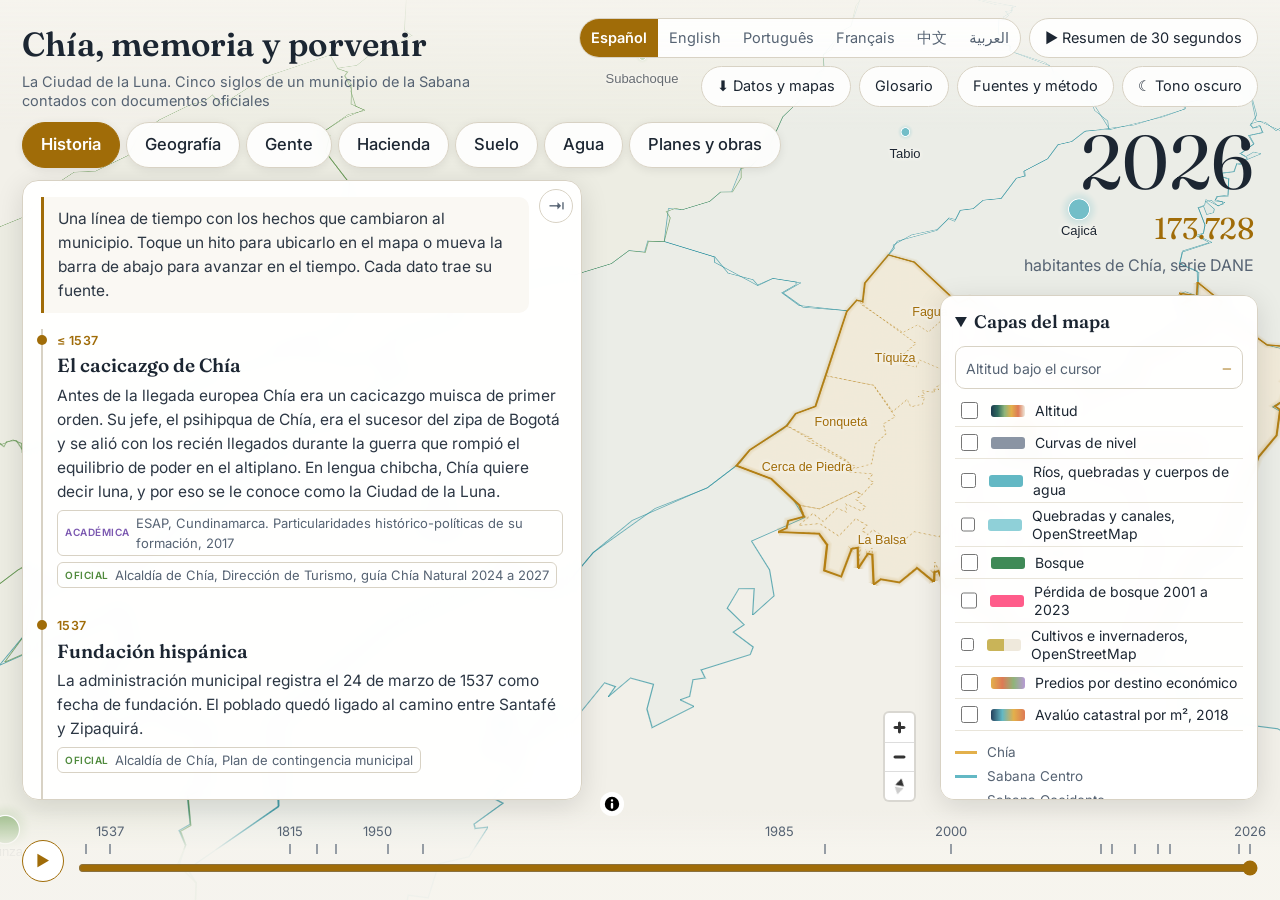
==== commit ef80a593: "Ajusta el encabezado y el recuadro de capas en pantallas angostas Co-Authored-By: Claude Fable 5.2 <" ====
--- a/index.html
+++ b/index.html
@@ -17,7 +17,7 @@
 <meta name="twitter:image" content="https://doar95.github.io/chia/vista.png">
 <meta name="theme-color" content="#f6f4ee">
 <link rel="icon" href="icono.svg" type="image/svg+xml">
-<link rel="stylesheet" href="vendor/maplibre-gl.css?v=13">
+<link rel="stylesheet" href="vendor/maplibre-gl.css?v=14">
 <link rel="preconnect" href="https://fonts.googleapis.com">
 <link href="https://fonts.googleapis.com/css2?family=Fraunces:opsz,wght@9..144,400;9..144,600&family=Inter:wght@400;500;600&display=swap" rel="stylesheet">
 <style>
@@ -166,7 +166,9 @@
   .caps{position:fixed;inset-block-start:auto;inset-block-end:calc(44vh + 100px);inset-inline:10px;max-width:none;flex-wrap:nowrap;overflow-x:auto;scrollbar-width:none}.caps button{padding:7px 13px;font-size:14.5px}
   .lat{inset-block:auto 96px!important}.amp{display:none}
   .idi{max-width:100%;overflow-x:auto;scrollbar-width:none}.idi button{white-space:nowrap}.pld{padding:6px 11px;font-size:13.5px}
-  .capas{inset-block-end:auto;inset-block-start:206px;inset-inline-end:10px;width:min(300px,calc(100vw - 20px));max-height:calc(56vh - 260px)}
+  .acc{flex-wrap:nowrap;overflow-x:auto;max-width:100%;scrollbar-width:none;justify-content:flex-start}.acc>*{flex:none}
+  .capas{inset-block-end:auto;inset-block-start:104px;inset-inline-end:auto;inset-inline-start:10px;width:auto;max-width:calc(100vw - 20px);max-height:calc(56vh - 210px);padding:0 12px 4px}.capas summary{font-size:15px;padding:6px 0}
+  .anio{inset-block-start:100px!important}.anio .n{font-size:34px}
   .maplibregl-ctrl-top-right{display:none}.maplibregl-ctrl-bottom-left{left:8px;bottom:60px}
 }
 @media (prefers-reduced-motion:reduce){.rec .txt>*{animation:none}}
@@ -216,12 +218,12 @@
 
 <div class="modal" id="modal"><div class="caja" id="caja"></div></div>
 
-<script src="vendor/maplibre-gl.js?v=13"></script>
+<script src="vendor/maplibre-gl.js?v=14"></script>
 <script src="vendor/maplibre-contour.js"></script>
-<script src="datos/geografia.js?v=13"></script>
-<script src="datos/geografia_osm.js?v=13"></script>
-<script src="datos/datos.js?v=13"></script>
-<script src="contenido/es.js?v=13"></script><script src="contenido/en.js?v=13"></script><script src="contenido/pt.js?v=13"></script><script src="contenido/fr.js?v=13"></script><script src="contenido/zh.js?v=13"></script><script src="contenido/ar.js?v=13"></script>
-<script src="app.js?v=13"></script>
+<script src="datos/geografia.js?v=14"></script>
+<script src="datos/geografia_osm.js?v=14"></script>
+<script src="datos/datos.js?v=14"></script>
+<script src="contenido/es.js?v=14"></script><script src="contenido/en.js?v=14"></script><script src="contenido/pt.js?v=14"></script><script src="contenido/fr.js?v=14"></script><script src="contenido/zh.js?v=14"></script><script src="contenido/ar.js?v=14"></script>
+<script src="app.js?v=14"></script>
 </body>
 </html>
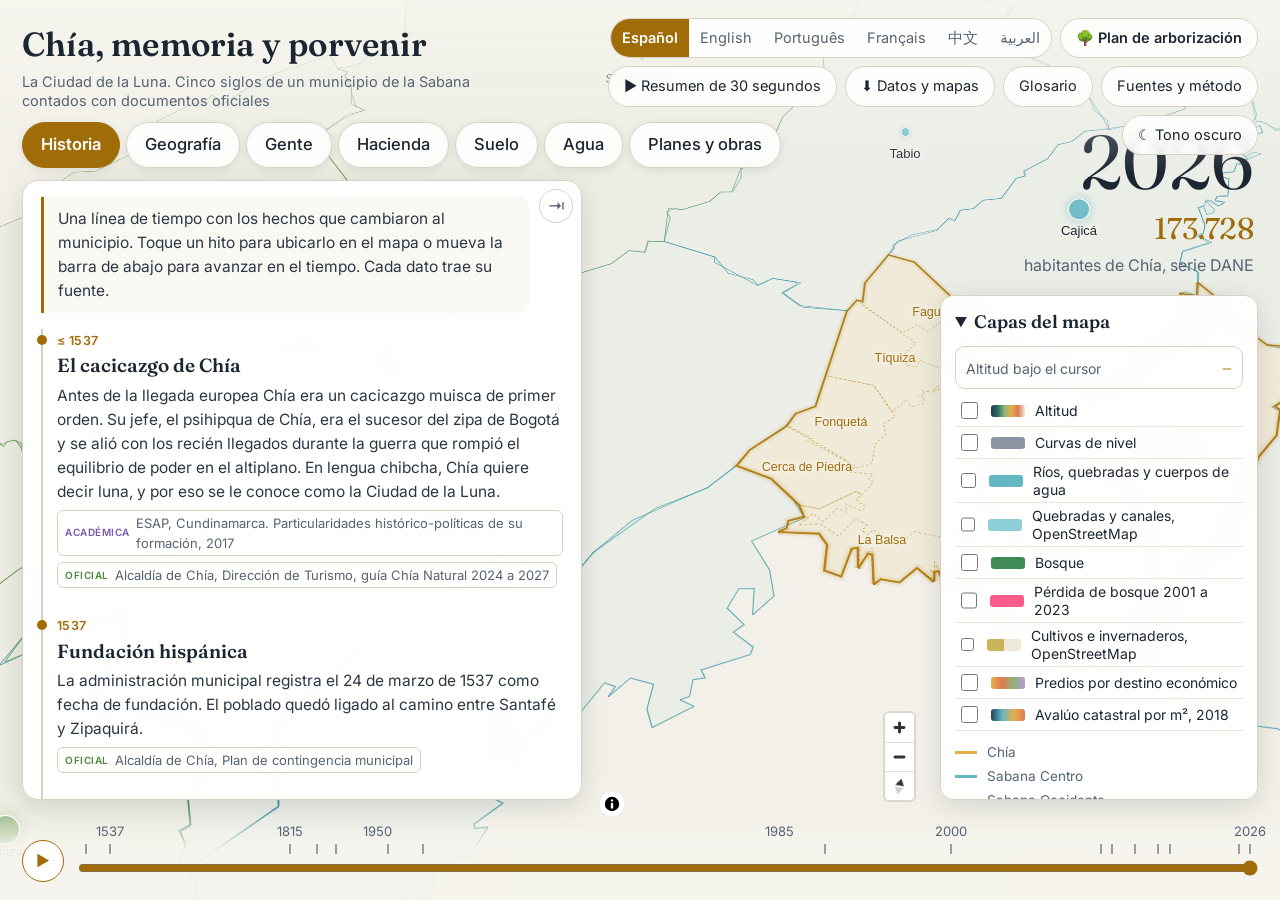
==== commit 1975e30a: "Agrega el plan maestro de arborización 2027–2035 en /planarborizacion Documento técnico en español e" ====
--- a/index.html
+++ b/index.html
@@ -17,7 +17,7 @@
 <meta name="twitter:image" content="https://doar95.github.io/chia/vista.png">
 <meta name="theme-color" content="#f6f4ee">
 <link rel="icon" href="icono.svg" type="image/svg+xml">
-<link rel="stylesheet" href="vendor/maplibre-gl.css?v=14">
+<link rel="stylesheet" href="vendor/maplibre-gl.css?v=15">
 <link rel="preconnect" href="https://fonts.googleapis.com">
 <link href="https://fonts.googleapis.com/css2?family=Fraunces:opsz,wght@9..144,400;9..144,600&family=Inter:wght@400;500;600&display=swap" rel="stylesheet">
 <style>
@@ -189,6 +189,7 @@
     <div class="idi" id="idi" role="group" aria-label="Idioma">
       <button data-l="es">Español</button><button data-l="en">English</button><button data-l="pt">Português</button><button data-l="fr">Français</button><button data-l="zh">中文</button><button data-l="ar">العربية</button>
     </div>
+    <a class="pld" href="planarborizacion/" style="text-decoration:none;color:inherit;font-weight:600">🌳 Plan de arborización</a>
     <button class="pld" id="b-tour"></button>
     <button class="pld" id="b-data"></button>
     <button class="pld" id="b-glos"></button>
@@ -218,12 +219,12 @@
 
 <div class="modal" id="modal"><div class="caja" id="caja"></div></div>
 
-<script src="vendor/maplibre-gl.js?v=14"></script>
+<script src="vendor/maplibre-gl.js?v=15"></script>
 <script src="vendor/maplibre-contour.js"></script>
-<script src="datos/geografia.js?v=14"></script>
-<script src="datos/geografia_osm.js?v=14"></script>
-<script src="datos/datos.js?v=14"></script>
-<script src="contenido/es.js?v=14"></script><script src="contenido/en.js?v=14"></script><script src="contenido/pt.js?v=14"></script><script src="contenido/fr.js?v=14"></script><script src="contenido/zh.js?v=14"></script><script src="contenido/ar.js?v=14"></script>
-<script src="app.js?v=14"></script>
+<script src="datos/geografia.js?v=15"></script>
+<script src="datos/geografia_osm.js?v=15"></script>
+<script src="datos/datos.js?v=15"></script>
+<script src="contenido/es.js?v=15"></script><script src="contenido/en.js?v=15"></script><script src="contenido/pt.js?v=15"></script><script src="contenido/fr.js?v=15"></script><script src="contenido/zh.js?v=15"></script><script src="contenido/ar.js?v=15"></script>
+<script src="app.js?v=15"></script>
 </body>
 </html>
